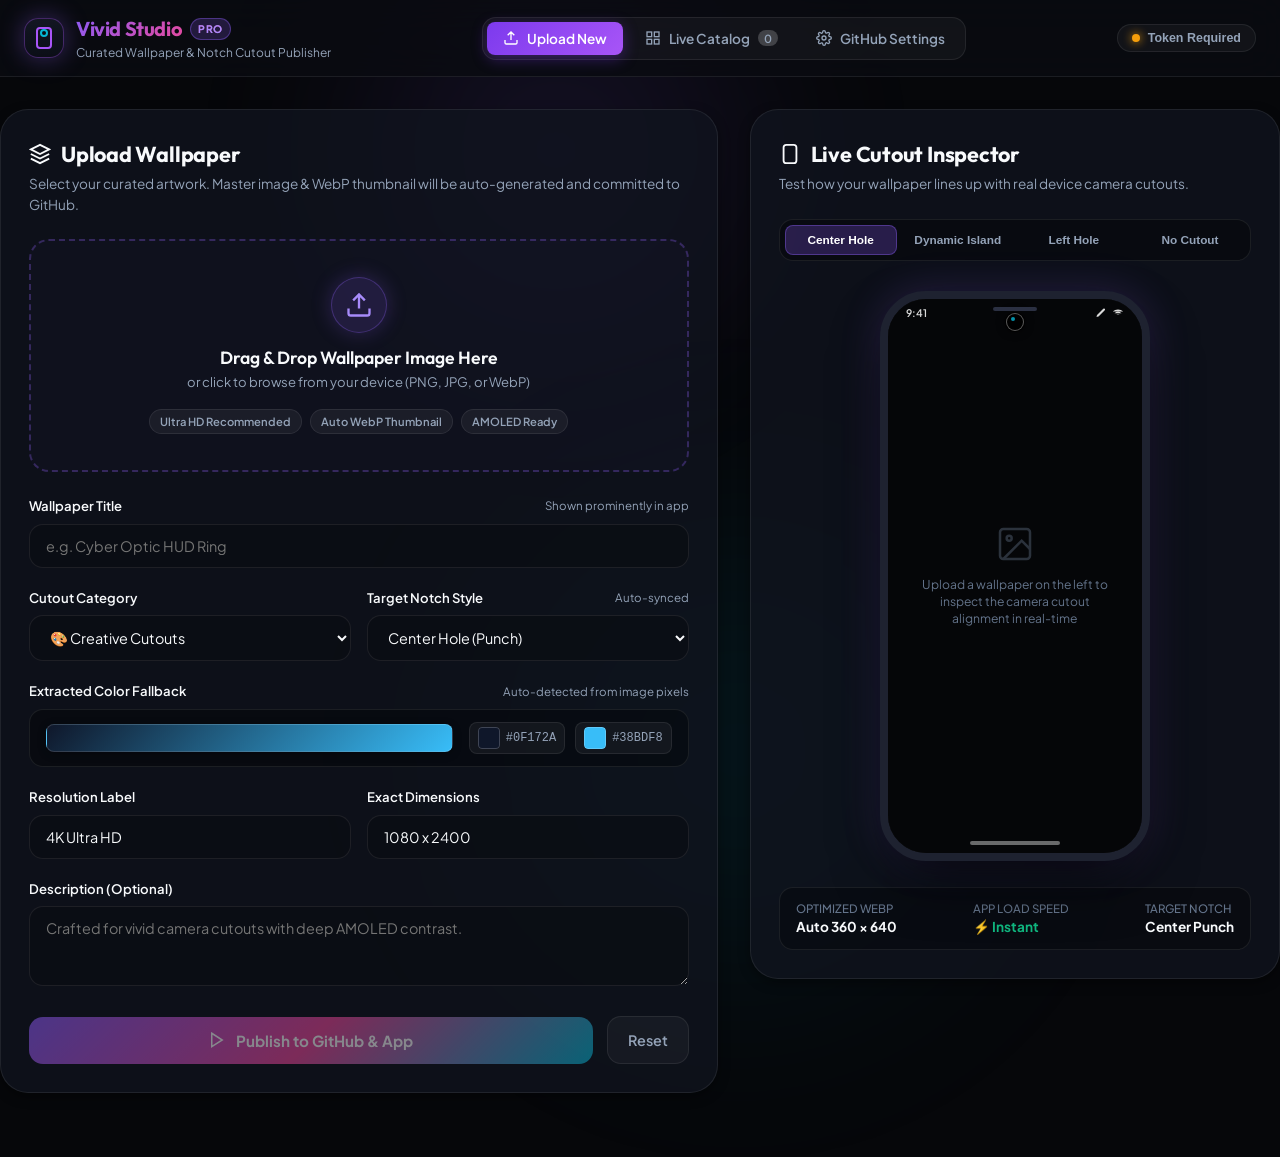
==== index.html @ a958b99b "feat: Add Vivid Wallpaper Studio web uploader with notch preview & GitHub REST sync" ====
<!DOCTYPE html>
<html lang="en">
<head>
  <meta charset="UTF-8">
  <meta name="viewport" content="width=device-width, initial-scale=1.0">
  <title>Vivid Studio • AMOLED & Camera Cutout Wallpaper Publisher</title>
  <meta name="description" content="Curate, preview, and publish ultra-high-definition wallpapers with tailored camera notch and punch-hole cutouts directly to your Vivid Notch AI repository.">
  <link rel="icon" type="image/svg+xml" href="favicon.svg">
  <link rel="stylesheet" href="styles.css">
</head>
<body>

  <!-- Top Sticky Navigation Bar -->
  <header class="site-header">
    <div class="container nav-wrap">
      <a href="#" class="brand" id="brand-logo">
        <div class="brand-icon">
          <svg viewBox="0 0 24 24" fill="none" stroke="currentColor" stroke-width="2">
            <circle cx="12" cy="7" r="3" stroke="#06B6D4" fill="#0A0D14" />
            <rect x="5" y="2" width="14" height="20" rx="3" stroke="#A855F7" />
          </svg>
        </div>
        <div class="brand-info">
          <h1>Vivid Studio <span class="brand-badge">PRO</span></h1>
          <p>Curated Wallpaper & Notch Cutout Publisher</p>
        </div>
      </a>

      <!-- Center Tabs -->
      <nav class="nav-tabs">
        <button class="tab-btn active" id="tab-uploader" data-target="view-uploader">
          <svg width="16" height="16" viewBox="0 0 24 24" fill="none" stroke="currentColor" stroke-width="2">
            <path d="M21 15v4a2 2 0 0 1-2 2H5a2 2 0 0 1-2-2v-4M17 8l-5-5-5 5M12 3v12"/>
          </svg>
          Upload New
        </button>
        <button class="tab-btn" id="tab-catalog" data-target="view-catalog">
          <svg width="16" height="16" viewBox="0 0 24 24" fill="none" stroke="currentColor" stroke-width="2">
            <rect x="3" y="3" width="7" height="7"/>
            <rect x="14" y="3" width="7" height="7"/>
            <rect x="14" y="14" width="7" height="7"/>
            <rect x="3" y="14" width="7" height="7"/>
          </svg>
          Live Catalog <span class="badge" id="catalog-count-badge">0</span>
        </button>
        <button class="tab-btn" id="tab-settings" data-target="view-settings">
          <svg width="16" height="16" viewBox="0 0 24 24" fill="none" stroke="currentColor" stroke-width="2">
            <circle cx="12" cy="12" r="3"/>
            <path d="M19.4 15a1.65 1.65 0 0 0 .33 1.82l.06.06a2 2 0 0 1 0 2.83 2 2 0 0 1-2.83 0l-.06-.06a1.65 1.65 0 0 0-1.82-.33 1.65 1.65 0 0 0-1 1.51V21a2 2 0 0 1-2 2 2 2 0 0 1-2-2v-.09A1.65 1.65 0 0 0 9 19.4a1.65 1.65 0 0 0-1.82.33l-.06.06a2 2 0 0 1-2.83 0 2 2 0 0 1 0-2.83l.06-.06a1.65 1.65 0 0 0 .33-1.82 1.65 1.65 0 0 0-1.51-1H3a2 2 0 0 1-2-2 2 2 0 0 1 2-2h.09A1.65 1.65 0 0 0 4.6 9a1.65 1.65 0 0 0-.33-1.82l-.06-.06a2 2 0 0 1 0-2.83 2 2 0 0 1 2.83 0l.06.06a1.65 1.65 0 0 0 1.82.33H9a1.65 1.65 0 0 0 1-1.51V3a2 2 0 0 1 2-2 2 2 0 0 1 2 2v.09a1.65 1.65 0 0 0 1 1.51 1.65 1.65 0 0 0 1.82-.33l.06-.06a2 2 0 0 1 2.83 0 2 2 0 0 1 0 2.83l-.06.06a1.65 1.65 0 0 0-.33 1.82V9a1.65 1.65 0 0 0 1.51 1H21a2 2 0 0 1 2 2 2 2 0 0 1-2 2h-.09a1.65 1.65 0 0 0-1.51 1z"/>
          </svg>
          GitHub Settings
        </button>
      </nav>

      <!-- Right Status Badge -->
      <div class="header-actions">
        <button class="status-pill" id="btn-status-pill" title="Click to configure GitHub Token">
          <span class="indicator" id="status-indicator-dot"></span>
          <span id="status-text">Token Required</span>
        </button>
      </div>
    </div>
  </header>

  <!-- Main Content Areas -->
  <main class="container main-wrapper">

    <!-- VIEW 1: UPLOADER & NOTCH INSPECTOR -->
    <section class="view-section active" id="view-uploader">
      <div class="studio-grid">

        <!-- Left Column: Form & Upload Controls -->
        <div class="glass-panel">
          <div class="panel-header">
            <h2 class="panel-title">
              <svg width="22" height="22" viewBox="0 0 24 24" fill="none" stroke="currentColor" stroke-width="2">
                <path d="M12 2L2 7l10 5 10-5-10-5zM2 17l10 5 10-5M2 12l10 5 10-5"/>
              </svg>
              Upload Wallpaper
            </h2>
            <p class="panel-subtitle">Select your curated artwork. Master image &amp; WebP thumbnail will be auto-generated and committed to GitHub.</p>
          </div>

          <!-- Drag and Drop Upload Area -->
          <div class="dropzone" id="dropzone">
            <input type="file" id="file-input" class="dropzone-file-input" accept="image/png,image/jpeg,image/webp,image/jpg">
            <div class="dropzone-content">
              <div class="dropzone-icon">
                <svg width="28" height="28" viewBox="0 0 24 24" fill="none" stroke="currentColor" stroke-width="2">
                  <path d="M21 15v4a2 2 0 0 1-2 2H5a2 2 0 0 1-2-2v-4M17 8l-5-5-5 5M12 3v12"/>
                </svg>
              </div>
              <div class="dropzone-text">
                <h3>Drag &amp; Drop Wallpaper Image Here</h3>
                <p>or click to browse from your device (PNG, JPG, or WebP)</p>
              </div>
              <div class="dropzone-badges">
                <span class="pill-tag">Ultra HD Recommended</span>
                <span class="pill-tag">Auto WebP Thumbnail</span>
                <span class="pill-tag">AMOLED Ready</span>
              </div>
            </div>
          </div>

          <!-- Active File Info Banner -->
          <div class="file-loaded-bar" id="file-loaded-bar">
            <div class="file-meta-info">
              <div class="file-icon-check">
                <svg width="18" height="18" viewBox="0 0 24 24" fill="none" stroke="currentColor" stroke-width="3">
                  <polyline points="20 6 9 17 4 12"/>
                </svg>
              </div>
              <div class="file-name-size">
                <h4 id="file-title-display">image.png</h4>
                <p id="file-dimensions-display">Dimensions: Calculating...</p>
              </div>
            </div>
            <button type="button" class="btn-remove-file" id="btn-remove-file" title="Remove selected file">
              <svg width="18" height="18" viewBox="0 0 24 24" fill="none" stroke="currentColor" stroke-width="2">
                <line x1="18" y1="6" x2="6" y2="18"/>
                <line x1="6" y1="6" x2="18" y2="18"/>
              </svg>
            </button>
          </div>

          <!-- Metadata Fields -->
          <form class="metadata-form" id="form-wallpaper" onsubmit="return false;">
            
            <div class="form-group">
              <label for="input-title" class="form-label">
                Wallpaper Title
                <span class="helper">Shown prominently in app</span>
              </label>
              <input type="text" id="input-title" class="form-input" placeholder="e.g. Cyber Optic HUD Ring" required>
            </div>

            <div class="form-row">
              <div class="form-group">
                <label for="select-category" class="form-label">Cutout Category</label>
                <select id="select-category" class="form-select">
                  <option value="Center Hole">🎯 Center Hole</option>
                  <option value="Dynamic Island">🏝️ Dynamic Island</option>
                  <option value="Left Corner">📐 Left Corner</option>
                  <option value="Creative Cutouts" selected>🎨 Creative Cutouts</option>
                  <option value="AMOLED Stealth">🖤 AMOLED Stealth</option>
                </select>
              </div>

              <div class="form-group">
                <label for="select-cutout-type" class="form-label">
                  Target Notch Style
                  <span class="helper">Auto-synced</span>
                </label>
                <select id="select-cutout-type" class="form-select">
                  <option value="centerHole">Center Hole (Punch)</option>
                  <option value="dynamicIsland">Dynamic Island (Pill)</option>
                  <option value="leftHole">Left Corner (Hole)</option>
                  <option value="universal">Universal / Notchless</option>
                </select>
              </div>
            </div>

            <!-- Auto Color Extractor -->
            <div class="form-group">
              <label class="form-label">
                Extracted Color Fallback
                <span class="helper">Auto-detected from image pixels</span>
              </label>
              <div class="color-extractor-wrap">
                <div class="gradient-preview-bar" id="gradient-preview-bar"></div>
                <div class="color-inputs">
                  <div class="color-chip-group">
                    <input type="color" id="input-color-primary" value="#0F172A">
                    <span class="color-hex-label" id="color-hex-primary">#0F172A</span>
                  </div>
                  <div class="color-chip-group">
                    <input type="color" id="input-color-secondary" value="#38BDF8">
                    <span class="color-hex-label" id="color-hex-secondary">#38BDF8</span>
                  </div>
                </div>
              </div>
            </div>

            <div class="form-row">
              <div class="form-group">
                <label for="input-resolution" class="form-label">Resolution Label</label>
                <input type="text" id="input-resolution" class="form-input" value="4K Ultra HD">
              </div>

              <div class="form-group">
                <label for="input-dimensions" class="form-label">Exact Dimensions</label>
                <input type="text" id="input-dimensions" class="form-input" value="1080 x 2400" readonly>
              </div>
            </div>

            <div class="form-group">
              <label for="input-description" class="form-label">Description (Optional)</label>
              <textarea id="input-description" class="form-textarea" placeholder="Crafted for vivid camera cutouts with deep AMOLED contrast."></textarea>
            </div>

            <!-- Action Buttons -->
            <div class="form-actions">
              <button type="button" class="btn-primary" id="btn-publish" disabled>
                <svg width="18" height="18" viewBox="0 0 24 24" fill="none" stroke="currentColor" stroke-width="2">
                  <polygon points="5 3 19 12 5 21 5 3"/>
                </svg>
                Publish to GitHub &amp; App
              </button>
              <button type="button" class="btn-secondary" id="btn-reset">
                Reset
              </button>
            </div>

          </form>
        </div>

        <!-- Right Column: Interactive Phone Mockup & Cutout Inspector -->
        <div class="glass-panel simulator-panel">
          <div class="panel-header">
            <h2 class="panel-title">
              <svg width="22" height="22" viewBox="0 0 24 24" fill="none" stroke="currentColor" stroke-width="2">
                <rect x="5" y="2" width="14" height="20" rx="3"/>
                <line x1="12" y1="18" x2="12.01" y2="18"/>
              </svg>
              Live Cutout Inspector
            </h2>
            <p class="panel-subtitle">Test how your wallpaper lines up with real device camera cutouts.</p>
          </div>

          <!-- Cutout Switcher Tabs -->
          <div class="cutout-selector-bar" id="cutout-overlay-tabs">
            <button class="cutout-tab-pill active" data-cutout="centerHole">Center Hole</button>
            <button class="cutout-tab-pill" data-cutout="dynamicIsland">Dynamic Island</button>
            <button class="cutout-tab-pill" data-cutout="leftHole">Left Hole</button>
            <button class="cutout-tab-pill" data-cutout="none">No Cutout</button>
          </div>

          <!-- Smartphone Frame -->
          <div class="phone-mockup-wrapper">
            <div class="phone-device" id="phone-device-frame">
              <div class="phone-earpiece"></div>

              <div class="phone-screen" id="phone-screen-viewport">
                <!-- Status bar -->
                <div class="phone-status-bar">
                  <span>9:41</span>
                  <div class="phone-status-icons">
                    <svg width="12" height="12" viewBox="0 0 24 24" fill="currentColor">
                      <path d="M12 20h9M16.5 3.5a2.121 2.121 0 0 1 3 3L7 19l-4 1 1-4L16.5 3.5z"/>
                    </svg>
                    <svg width="12" height="12" viewBox="0 0 24 24" fill="currentColor">
                      <path d="M5 12.55a11 11 0 0 1 14.08 0M1.42 9a16 16 0 0 1 21.16 0M8.53 16.11a6 6 0 0 1 6.95 0M12 20h.01"/>
                    </svg>
                  </div>
                </div>

                <!-- Camera Notch Overlays -->
                <div class="cutout-overlay cutout-center-hole" id="overlay-center-hole"></div>
                <div class="cutout-overlay cutout-dynamic-island" id="overlay-dynamic-island" style="display: none;">
                  <div class="island-cam"></div>
                  <div class="island-sensor"></div>
                </div>
                <div class="cutout-overlay cutout-left-hole" id="overlay-left-hole" style="display: none;"></div>

                <!-- Image Preview Inside Mockup -->
                <img id="phone-wallpaper-preview" class="phone-wallpaper-img" style="display: none;" alt="Wallpaper Cutout Preview">

                <!-- Placeholder Empty State -->
                <div class="phone-empty-state" id="phone-empty-state">
                  <svg viewBox="0 0 24 24" fill="none" stroke="currentColor" stroke-width="1.5">
                    <rect x="3" y="3" width="18" height="18" rx="2"/>
                    <circle cx="8.5" cy="8.5" r="1.5"/>
                    <path d="M21 15l-5-5L5 21"/>
                  </svg>
                  <p>Upload a wallpaper on the left to inspect the camera cutout alignment in real-time</p>
                </div>

                <!-- Home bar -->
                <div class="phone-home-indicator"></div>
              </div>
            </div>
          </div>

          <!-- Thumbnail Info Stats -->
          <div class="simulator-stats">
            <div class="stat-item">
              <h5>Optimized WebP</h5>
              <p id="stat-thumb-size">Auto 360 × 640</p>
            </div>
            <div class="stat-item">
              <h5>App Load Speed</h5>
              <p style="color: var(--accent-emerald);">⚡ Instant</p>
            </div>
            <div class="stat-item">
              <h5>Target Notch</h5>
              <p id="stat-notch-name">Center Punch</p>
            </div>
          </div>
        </div>

      </div>
    </section>

    <!-- VIEW 2: LIVE CATALOG MANAGER -->
    <section class="view-section" id="view-catalog">
      <div class="glass-panel">
        <div class="panel-header">
          <h2 class="panel-title">
            <svg width="22" height="22" viewBox="0 0 24 24" fill="none" stroke="currentColor" stroke-width="2">
              <rect x="3" y="3" width="7" height="7"/>
              <rect x="14" y="3" width="7" height="7"/>
              <rect x="14" y="14" width="7" height="7"/>
              <rect x="3" y="14" width="7" height="7"/>
            </svg>
            Live Catalog Manager
          </h2>
          <p class="panel-subtitle">Manage all wallpapers currently served from your GitHub repository to the mobile app.</p>
        </div>

        <!-- Catalog Toolbar -->
        <div class="catalog-toolbar">
          <div class="catalog-search-wrap">
            <svg viewBox="0 0 24 24" fill="none" stroke="currentColor" stroke-width="2">
              <circle cx="11" cy="11" r="8"/>
              <line x1="21" y1="21" x2="16.65" y2="16.65"/>
            </svg>
            <input type="text" id="catalog-search-input" class="catalog-search-input" placeholder="Search by title, category, or ID...">
          </div>

          <div class="catalog-filter-pills" id="catalog-filter-pills">
            <button class="cat-pill active" data-filter="All">All Wallpapers</button>
            <button class="cat-pill" data-filter="Center Hole">Center Hole</button>
            <button class="cat-pill" data-filter="Dynamic Island">Dynamic Island</button>
            <button class="cat-pill" data-filter="Left Corner">Left Corner</button>
            <button class="cat-pill" data-filter="Creative Cutouts">Creative Cutouts</button>
            <button class="cat-pill" data-filter="AMOLED Stealth">AMOLED Stealth</button>
          </div>
        </div>

        <!-- Catalog Grid -->
        <div class="catalog-grid" id="catalog-grid">
          <!-- Populated dynamically via app.js -->
        </div>

        <!-- Empty state when no items -->
        <div class="phone-empty-state" id="catalog-empty-state" style="display: none; padding: 60px 0;">
          <svg viewBox="0 0 24 24" fill="none" stroke="currentColor" stroke-width="1.5">
            <circle cx="12" cy="12" r="10"/>
            <line x1="12" y1="8" x2="12" y2="12"/>
            <line x1="12" y1="16" x2="12.01" y2="16"/>
          </svg>
          <p>No wallpapers found matching your filter</p>
        </div>
      </div>
    </section>

    <!-- VIEW 3: GITHUB SETTINGS -->
    <section class="view-section" id="view-settings">
      <div class="glass-panel settings-wrap">
        <div class="panel-header">
          <h2 class="panel-title">
            <svg width="22" height="22" viewBox="0 0 24 24" fill="none" stroke="currentColor" stroke-width="2">
              <path d="M9 19c-5 1.5-5-2.5-7-3m14 6v-3.87a3.37 3.37 0 0 0-.94-2.61c3.14-.35 6.44-1.54 6.44-7A5.44 5.44 0 0 0 20 4.77 5.07 5.07 0 0 0 19.91 1S18.73.65 16 2.48a13.38 13.38 0 0 0-7 0C6.27.65 5.09 1 5.09 1A5.07 5.07 0 0 0 5 4.77a5.44 5.44 0 0 0-1.5 3.78c0 5.42 3.3 6.61 6.44 7A3.37 3.37 0 0 0 9 18.13V22"/>
            </svg>
            GitHub Integration &amp; Authentication
          </h2>
          <p class="panel-subtitle">Connect your repository so wallpapers can be uploaded directly to GitHub without any server.</p>
        </div>

        <form id="form-settings" onsubmit="return false;" style="display: flex; flex-direction: column; gap: 18px;">
          <div class="form-group">
            <label for="input-repo-owner" class="form-label">Repository (Owner / Name)</label>
            <input type="text" id="input-repo-owner" class="form-input" value="ishara-madu/vivid-ai-wallpapers" required>
          </div>

          <div class="form-group">
            <label for="input-repo-branch" class="form-label">Target Branch</label>
            <input type="text" id="input-repo-branch" class="form-input" value="main" required>
          </div>

          <div class="form-group">
            <label for="input-github-token" class="form-label">
              GitHub Personal Access Token (PAT)
              <span class="helper">Saved securely only in your browser</span>
            </label>
            <div style="position: relative;">
              <input type="password" id="input-github-token" class="form-input" placeholder="ghp_xxxxxxxxxxxxxxxxxxxxxxxxxxxxxxxxxxxx" style="padding-right: 48px;" required>
              <button type="button" id="btn-toggle-token-mask" style="position: absolute; right: 12px; top: 50%; transform: translateY(-50%); background: none; border: none; color: var(--text-muted); cursor: pointer;">
                👁️
              </button>
            </div>
          </div>

          <div class="form-actions" style="margin-top: 10px;">
            <button type="button" class="btn-primary" id="btn-save-settings">
              Save &amp; Test Connection
            </button>
          </div>
        </form>

        <!-- Step-by-Step Guide -->
        <div class="token-help-box">
          <h4>💡 How to create a GitHub Token in 30 seconds:</h4>
          <ol>
            <li>Go to <a href="https://github.com/settings/tokens/new?scopes=repo&description=Vivid+Wallpaper+Studio" target="_blank" rel="noopener">GitHub New Personal Access Token</a>.</li>
            <li>Set Token name (e.g. <code>Vivid Wallpaper Studio</code>) and Expiration to <strong>No expiration</strong>.</li>
            <li>Under Select scopes, ensure <strong>repo</strong> (Full control of private repositories) is checked.</li>
            <li>Click <strong>Generate token</strong> at the bottom and copy the <code>ghp_...</code> string here.</li>
          </ol>
        </div>
      </div>
    </section>

  </main>

  <!-- Publish Stepper Modal -->
  <div class="modal-backdrop" id="modal-publish">
    <div class="modal-card">
      <div class="modal-icon-wrap" id="modal-icon-wrap">
        <svg width="28" height="28" viewBox="0 0 24 24" fill="none" stroke="currentColor" stroke-width="2">
          <path d="M21 15v4a2 2 0 0 1-2 2H5a2 2 0 0 1-2-2v-4M17 8l-5-5-5 5M12 3v12"/>
        </svg>
      </div>

      <h3 class="modal-title" id="modal-title">Publishing Wallpaper</h3>
      <p class="modal-desc" id="modal-desc">Committing original artwork, WebP thumbnail, and metadata directly to GitHub...</p>

      <div class="stepper-list" id="stepper-list">
        <div class="step-item" id="step-1">
          <div class="step-icon-state">1</div>
          <span>Generating optimized 360x640 WebP thumbnail...</span>
        </div>
        <div class="step-item" id="step-2">
          <div class="step-icon-state">2</div>
          <span>Uploading master image to repository...</span>
        </div>
        <div class="step-item" id="step-3">
          <div class="step-icon-state">3</div>
          <span>Uploading WebP thumbnail to thumbnails/...</span>
        </div>
        <div class="step-item" id="step-4">
          <div class="step-icon-state">4</div>
          <span>Updating catalog.json on main branch...</span>
        </div>
      </div>

      <div id="modal-success-actions" style="display: none; margin-top: 18px; display: flex; flex-direction: column; gap: 10px;">
        <button type="button" class="btn-primary" id="btn-modal-done">Upload Another Wallpaper</button>
        <a id="link-commit-view" href="#" target="_blank" rel="noopener" class="btn-secondary" style="text-decoration: none;">View Commit on GitHub ↗</a>
      </div>
    </div>
  </div>

  <!-- Hidden Canvas for Image Processing & WebP Compression -->
  <canvas id="canvas-engine" style="display: none;"></canvas>

  <!-- Toast Notification Container -->
  <div class="toast-container" id="toast-container"></div>

  <script src="app.js"></script>
</body>
</html>
---- styles.css ----
/* ==========================================================================
   VIVID NOTCH AI • WALLPAPER STUDIO & UPLOADER
   Modern, Ultra-Premium AMOLED Glassmorphism Design System
   ========================================================================== */

@import url('https://fonts.googleapis.com/css2?family=Outfit:wght@400;500;600;700;800&family=Plus+Jakarta+Sans:wght@400;500;600;700&display=swap');

:root {
  --bg-deep: #06070a;
  --bg-primary: #0a0c12;
  --bg-card: rgba(16, 20, 31, 0.75);
  --bg-card-hover: rgba(24, 30, 46, 0.85);
  --bg-glass: rgba(255, 255, 255, 0.03);
  --bg-glass-elevated: rgba(255, 255, 255, 0.06);

  --border-subtle: rgba(255, 255, 255, 0.08);
  --border-glow: rgba(168, 85, 247, 0.35);
  --border-highlight: rgba(6, 182, 212, 0.4);

  --primary: #8b5cf6;
  --primary-light: #a78bfa;
  --primary-dark: #6d28d9;
  --secondary: #06b6d4;
  --accent-pink: #ec4899;
  --accent-amber: #f59e0b;
  --accent-emerald: #10b981;
  --danger: #ef4444;

  --grad-brand: linear-gradient(135deg, #8b5cf6 0%, #ec4899 50%, #06b6d4 100%);
  --grad-purple: linear-gradient(135deg, #7c3aed 0%, #a855f7 100%);
  --grad-cyan: linear-gradient(135deg, #06b6d4 0%, #3b82f6 100%);
  --grad-card: linear-gradient(180deg, rgba(26, 31, 48, 0.6) 0%, rgba(13, 16, 26, 0.8) 100%);

  --text-main: #f8fafc;
  --text-muted: #94a3b8;
  --text-dim: #64748b;

  --font-display: 'Outfit', -apple-system, BlinkMacSystemFont, sans-serif;
  --font-body: 'Plus Jakarta Sans', -apple-system, BlinkMacSystemFont, sans-serif;

  --radius-sm: 8px;
  --radius-md: 14px;
  --radius-lg: 20px;
  --radius-xl: 28px;
  --radius-full: 9999px;

  --shadow-sm: 0 4px 12px rgba(0, 0, 0, 0.4);
  --shadow-lg: 0 16px 40px -10px rgba(0, 0, 0, 0.6), 0 0 30px rgba(139, 92, 246, 0.15);
  --shadow-glow: 0 0 25px rgba(139, 92, 246, 0.35);

  --trans-fast: 0.18s cubic-bezier(0.4, 0, 0.2, 1);
  --trans-smooth: 0.3s cubic-bezier(0.16, 1, 0.3, 1);
}

* {
  margin: 0;
  padding: 0;
  box-sizing: border-box;
}

body {
  background-color: var(--bg-deep);
  color: var(--text-main);
  font-family: var(--font-body);
  line-height: 1.5;
  min-height: 100vh;
  overflow-x: hidden;
  position: relative;
  -webkit-font-smoothing: antialiased;
}

/* Ambient Ambient Glows */
body::before {
  content: '';
  position: fixed;
  top: -150px;
  left: 20%;
  width: 600px;
  height: 600px;
  background: radial-gradient(circle, rgba(139, 92, 246, 0.12) 0%, transparent 70%);
  pointer-events: none;
  z-index: 0;
  filter: blur(60px);
}

body::after {
  content: '';
  position: fixed;
  bottom: -200px;
  right: 15%;
  width: 700px;
  height: 700px;
  background: radial-gradient(circle, rgba(6, 182, 212, 0.1) 0%, transparent 70%);
  pointer-events: none;
  z-index: 0;
  filter: blur(80px);
}

/* Custom Scrollbar */
::-webkit-scrollbar {
  width: 8px;
  height: 8px;
}
::-webkit-scrollbar-track {
  background: var(--bg-deep);
}
::-webkit-scrollbar-thumb {
  background: rgba(255, 255, 255, 0.15);
  border-radius: var(--radius-full);
}
::-webkit-scrollbar-thumb:hover {
  background: rgba(139, 92, 246, 0.5);
}

/* Container */
.container {
  max-width: 1400px;
  margin: 0 auto;
  padding: 0 24px;
  position: relative;
  z-index: 1;
}

/* ==========================================================================
   NAVIGATION BAR
   ========================================================================== */
.site-header {
  position: sticky;
  top: 0;
  z-index: 50;
  background: rgba(10, 12, 18, 0.82);
  backdrop-filter: blur(20px);
  -webkit-backdrop-filter: blur(20px);
  border-bottom: 1px solid var(--border-subtle);
  padding: 14px 0;
}

.nav-wrap {
  display: flex;
  align-items: center;
  justify-content: space-between;
  gap: 20px;
}

.brand {
  display: flex;
  align-items: center;
  gap: 12px;
  text-decoration: none;
  color: var(--text-main);
}

.brand-icon {
  width: 40px;
  height: 40px;
  border-radius: var(--radius-md);
  background: var(--grad-card);
  border: 1px solid var(--border-glow);
  display: grid;
  place-items: center;
  box-shadow: var(--shadow-glow);
  position: relative;
  overflow: hidden;
}

.brand-icon svg {
  width: 24px;
  height: 24px;
}

.brand-info h1 {
  font-family: var(--font-display);
  font-size: 1.25rem;
  font-weight: 700;
  letter-spacing: -0.02em;
  background: var(--grad-brand);
  -webkit-background-clip: text;
  -webkit-text-fill-color: transparent;
  display: flex;
  align-items: center;
  gap: 8px;
}

.brand-badge {
  font-size: 0.65rem;
  font-family: var(--font-body);
  font-weight: 700;
  text-transform: uppercase;
  letter-spacing: 0.06em;
  padding: 2px 7px;
  border-radius: var(--radius-full);
  background: rgba(139, 92, 246, 0.2);
  border: 1px solid rgba(139, 92, 246, 0.4);
  color: var(--primary-light);
  -webkit-text-fill-color: initial;
}

.brand-info p {
  font-size: 0.75rem;
  color: var(--text-muted);
}

.nav-tabs {
  display: flex;
  align-items: center;
  gap: 6px;
  background: rgba(255, 255, 255, 0.04);
  padding: 4px;
  border-radius: var(--radius-md);
  border: 1px solid var(--border-subtle);
}

.tab-btn {
  display: inline-flex;
  align-items: center;
  gap: 8px;
  padding: 8px 16px;
  font-family: var(--font-body);
  font-size: 0.85rem;
  font-weight: 600;
  color: var(--text-muted);
  background: transparent;
  border: none;
  border-radius: var(--radius-sm);
  cursor: pointer;
  transition: var(--trans-fast);
}

.tab-btn:hover {
  color: var(--text-main);
  background: rgba(255, 255, 255, 0.05);
}

.tab-btn.active {
  color: #ffffff;
  background: var(--grad-purple);
  box-shadow: 0 4px 15px rgba(124, 58, 237, 0.35);
}

.tab-btn .badge {
  font-size: 0.7rem;
  padding: 1px 6px;
  border-radius: var(--radius-full);
  background: rgba(255, 255, 255, 0.2);
}

.header-actions {
  display: flex;
  align-items: center;
  gap: 12px;
}

.status-pill {
  display: inline-flex;
  align-items: center;
  gap: 8px;
  padding: 6px 14px;
  border-radius: var(--radius-full);
  font-size: 0.78rem;
  font-weight: 600;
  background: rgba(255, 255, 255, 0.04);
  border: 1px solid var(--border-subtle);
  color: var(--text-muted);
  cursor: pointer;
  transition: var(--trans-fast);
}

.status-pill:hover {
  border-color: var(--border-glow);
}

.status-pill .indicator {
  width: 8px;
  height: 8px;
  border-radius: 50%;
  background: var(--accent-amber);
  box-shadow: 0 0 10px var(--accent-amber);
  transition: var(--trans-fast);
}

.status-pill.connected .indicator {
  background: var(--accent-emerald);
  box-shadow: 0 0 10px var(--accent-emerald);
}

.status-pill.error .indicator {
  background: var(--danger);
  box-shadow: 0 0 10px var(--danger);
}

/* ==========================================================================
   MAIN CONTENT LAYOUT
   ========================================================================== */
.main-wrapper {
  padding: 32px 0 64px;
}

.view-section {
  display: none;
  animation: fadeIn 0.35s ease forwards;
}

.view-section.active {
  display: block;
}

@keyframes fadeIn {
  from { opacity: 0; transform: translateY(8px); }
  to { opacity: 1; transform: translateY(0); }
}

/* Grid Layout for Studio */
.studio-grid {
  display: grid;
  grid-template-columns: 1.15fr 0.85fr;
  gap: 32px;
  align-items: start;
}

@media (max-width: 1024px) {
  .studio-grid {
    grid-template-columns: 1fr;
  }
}

/* Glass Card */
.glass-panel {
  background: var(--bg-card);
  border: 1px solid var(--border-subtle);
  border-radius: var(--radius-xl);
  padding: 28px;
  backdrop-filter: blur(24px);
  -webkit-backdrop-filter: blur(24px);
  box-shadow: var(--shadow-sm);
  position: relative;
}

.panel-header {
  margin-bottom: 24px;
}

.panel-title {
  font-family: var(--font-display);
  font-size: 1.35rem;
  font-weight: 700;
  letter-spacing: -0.01em;
  display: flex;
  align-items: center;
  gap: 10px;
}

.panel-subtitle {
  font-size: 0.85rem;
  color: var(--text-muted);
  margin-top: 4px;
}

/* ==========================================================================
   DROPZONE / FILE UPLOAD
   ========================================================================== */
.dropzone {
  position: relative;
  border: 2px dashed rgba(139, 92, 246, 0.3);
  border-radius: var(--radius-lg);
  padding: 36px 20px;
  text-align: center;
  background: rgba(139, 92, 246, 0.02);
  transition: var(--trans-smooth);
  cursor: pointer;
  overflow: hidden;
}

.dropzone:hover,
.dropzone.dragover {
  border-color: var(--primary);
  background: rgba(139, 92, 246, 0.08);
  box-shadow: 0 0 25px rgba(139, 92, 246, 0.2);
  transform: translateY(-2px);
}

.dropzone-file-input {
  position: absolute;
  top: 0;
  left: 0;
  width: 100%;
  height: 100%;
  opacity: 0;
  cursor: pointer;
  z-index: 10;
}

.dropzone-content {
  display: flex;
  flex-direction: column;
  align-items: center;
  gap: 12px;
  pointer-events: none;
}

.dropzone-icon {
  width: 56px;
  height: 56px;
  border-radius: 50%;
  background: rgba(139, 92, 246, 0.15);
  border: 1px solid rgba(139, 92, 246, 0.3);
  display: grid;
  place-items: center;
  color: var(--primary-light);
  box-shadow: 0 0 20px rgba(139, 92, 246, 0.25);
  transition: var(--trans-smooth);
}

.dropzone:hover .dropzone-icon {
  transform: scale(1.08);
  background: var(--primary);
  color: white;
}

.dropzone-text h3 {
  font-family: var(--font-display);
  font-size: 1.1rem;
  font-weight: 600;
}

.dropzone-text p {
  font-size: 0.82rem;
  color: var(--text-muted);
}

.dropzone-badges {
  display: flex;
  gap: 8px;
  margin-top: 6px;
}

.pill-tag {
  font-size: 0.7rem;
  font-weight: 600;
  padding: 3px 10px;
  border-radius: var(--radius-full);
  background: rgba(255, 255, 255, 0.05);
  border: 1px solid var(--border-subtle);
  color: var(--text-muted);
}

/* File Loaded Bar */
.file-loaded-bar {
  display: none;
  align-items: center;
  justify-content: space-between;
  gap: 16px;
  padding: 12px 18px;
  background: rgba(16, 185, 129, 0.08);
  border: 1px solid rgba(16, 185, 129, 0.3);
  border-radius: var(--radius-md);
  margin-top: 16px;
  animation: fadeIn 0.25s ease;
}

.file-loaded-bar.active {
  display: flex;
}

.file-meta-info {
  display: flex;
  align-items: center;
  gap: 12px;
  overflow: hidden;
}

.file-icon-check {
  width: 32px;
  height: 32px;
  border-radius: 50%;
  background: rgba(16, 185, 129, 0.2);
  color: var(--accent-emerald);
  display: grid;
  place-items: center;
  flex-shrink: 0;
}

.file-name-size h4 {
  font-size: 0.88rem;
  font-weight: 600;
  white-space: nowrap;
  overflow: hidden;
  text-overflow: ellipsis;
  max-width: 280px;
}

.file-name-size p {
  font-size: 0.75rem;
  color: var(--text-muted);
}

.btn-remove-file {
  background: transparent;
  border: none;
  color: var(--text-dim);
  cursor: pointer;
  padding: 6px;
  border-radius: var(--radius-sm);
  transition: var(--trans-fast);
}

.btn-remove-file:hover {
  color: var(--danger);
  background: rgba(239, 68, 68, 0.1);
}

/* ==========================================================================
   METADATA FORM
   ========================================================================== */
.metadata-form {
  margin-top: 24px;
  display: flex;
  flex-direction: column;
  gap: 20px;
}

.form-group {
  display: flex;
  flex-direction: column;
  gap: 8px;
}

.form-row {
  display: grid;
  grid-template-columns: 1fr 1fr;
  gap: 16px;
}

@media (max-width: 600px) {
  .form-row {
    grid-template-columns: 1fr;
  }
}

.form-label {
  font-size: 0.82rem;
  font-weight: 600;
  color: var(--text-main);
  display: flex;
  align-items: center;
  justify-content: space-between;
}

.form-label .helper {
  font-size: 0.72rem;
  font-weight: 400;
  color: var(--text-muted);
}

.form-input,
.form-select,
.form-textarea {
  width: 100%;
  background: rgba(10, 12, 18, 0.6);
  border: 1px solid var(--border-subtle);
  border-radius: var(--radius-md);
  padding: 12px 16px;
  font-family: var(--font-body);
  font-size: 0.9rem;
  color: var(--text-main);
  outline: none;
  transition: var(--trans-fast);
}

.form-input:focus,
.form-select:focus,
.form-textarea:focus {
  border-color: var(--primary-light);
  box-shadow: 0 0 15px rgba(139, 92, 246, 0.25);
  background: rgba(16, 20, 31, 0.8);
}

.form-select option {
  background: #111420;
  color: #fff;
}

.form-textarea {
  resize: vertical;
  min-height: 80px;
}

/* Color Extractor Preview */
.color-extractor-wrap {
  background: rgba(0, 0, 0, 0.35);
  border: 1px solid var(--border-subtle);
  border-radius: var(--radius-md);
  padding: 12px 16px;
  display: flex;
  align-items: center;
  justify-content: space-between;
  gap: 16px;
}

.gradient-preview-bar {
  flex: 1;
  height: 28px;
  border-radius: var(--radius-sm);
  background: linear-gradient(135deg, #0f172a, #38bdf8);
  border: 1px solid rgba(255, 255, 255, 0.15);
  box-shadow: 0 2px 8px rgba(0, 0, 0, 0.3);
}

.color-inputs {
  display: flex;
  align-items: center;
  gap: 10px;
}

.color-chip-group {
  display: flex;
  align-items: center;
  gap: 6px;
  background: rgba(255, 255, 255, 0.05);
  padding: 4px 8px;
  border-radius: var(--radius-sm);
  border: 1px solid var(--border-subtle);
}

.color-chip-group input[type="color"] {
  -webkit-appearance: none;
  border: none;
  width: 22px;
  height: 22px;
  border-radius: 4px;
  cursor: pointer;
  background: transparent;
}

.color-chip-group input[type="color"]::-webkit-color-swatch-wrapper {
  padding: 0;
}
.color-chip-group input[type="color"]::-webkit-color-swatch {
  border: 1px solid rgba(255, 255, 255, 0.2);
  border-radius: 4px;
}

.color-hex-label {
  font-family: monospace;
  font-size: 0.75rem;
  color: var(--text-muted);
}

/* Quick Tag Chips */
.tag-chips {
  display: flex;
  flex-wrap: wrap;
  gap: 6px;
  margin-top: 4px;
}

.tag-chip {
  font-size: 0.74rem;
  padding: 4px 10px;
  border-radius: var(--radius-full);
  background: rgba(255, 255, 255, 0.04);
  border: 1px solid var(--border-subtle);
  color: var(--text-muted);
  cursor: pointer;
  transition: var(--trans-fast);
}

.tag-chip:hover {
  border-color: var(--primary);
  color: var(--text-main);
}

.tag-chip.selected {
  background: rgba(139, 92, 246, 0.2);
  border-color: var(--primary);
  color: var(--primary-light);
}

/* Action Buttons */
.form-actions {
  display: flex;
  align-items: center;
  gap: 14px;
  margin-top: 10px;
}

.btn-primary {
  flex: 1;
  display: inline-flex;
  align-items: center;
  justify-content: center;
  gap: 10px;
  padding: 14px 28px;
  font-family: var(--font-body);
  font-size: 0.95rem;
  font-weight: 700;
  color: #ffffff;
  background: var(--grad-brand);
  border: none;
  border-radius: var(--radius-md);
  cursor: pointer;
  box-shadow: 0 4px 20px rgba(139, 92, 246, 0.35);
  transition: var(--trans-smooth);
}

.btn-primary:hover:not(:disabled) {
  transform: translateY(-2px);
  box-shadow: 0 8px 30px rgba(139, 92, 246, 0.5);
}

.btn-primary:disabled {
  opacity: 0.5;
  cursor: not-allowed;
  transform: none;
  box-shadow: none;
}

.btn-secondary {
  display: inline-flex;
  align-items: center;
  justify-content: center;
  gap: 8px;
  padding: 14px 20px;
  font-family: var(--font-body);
  font-size: 0.9rem;
  font-weight: 600;
  color: var(--text-muted);
  background: rgba(255, 255, 255, 0.04);
  border: 1px solid var(--border-subtle);
  border-radius: var(--radius-md);
  cursor: pointer;
  transition: var(--trans-fast);
}

.btn-secondary:hover {
  color: var(--text-main);
  background: rgba(255, 255, 255, 0.08);
}

/* ==========================================================================
   PHONE SIMULATOR & CUTOUT INSPECTOR
   ========================================================================== */
.simulator-panel {
  position: sticky;
  top: 90px;
}

.cutout-selector-bar {
  display: flex;
  align-items: center;
  gap: 6px;
  background: rgba(0, 0, 0, 0.35);
  padding: 5px;
  border-radius: var(--radius-md);
  border: 1px solid var(--border-subtle);
  margin-bottom: 20px;
  overflow-x: auto;
}

.cutout-tab-pill {
  flex: 1;
  text-align: center;
  white-space: nowrap;
  padding: 7px 10px;
  font-size: 0.74rem;
  font-weight: 600;
  color: var(--text-muted);
  background: transparent;
  border: none;
  border-radius: var(--radius-sm);
  cursor: pointer;
  transition: var(--trans-fast);
}

.cutout-tab-pill:hover {
  color: var(--text-main);
}

.cutout-tab-pill.active {
  background: rgba(139, 92, 246, 0.25);
  border: 1px solid rgba(139, 92, 246, 0.4);
  color: #ffffff;
}

/* Realistic Smartphone Device Frame */
.phone-mockup-wrapper {
  display: flex;
  justify-content: center;
  padding: 10px 0;
}

.phone-device {
  width: 270px;
  height: 570px;
  background: #000000;
  border-radius: 46px;
  border: 8px solid #1e2230;
  box-shadow: 0 25px 60px -15px rgba(0, 0, 0, 0.85),
              0 0 40px rgba(139, 92, 246, 0.2),
              inset 0 0 0 2px rgba(255, 255, 255, 0.1);
  position: relative;
  overflow: hidden;
  display: flex;
  flex-direction: column;
}

/* Speaker Earpiece Grill */
.phone-earpiece {
  position: absolute;
  top: 8px;
  left: 50%;
  transform: translateX(-50%);
  width: 44px;
  height: 4px;
  background: #2b3042;
  border-radius: var(--radius-full);
  z-index: 25;
}

/* Screen Viewport */
.phone-screen {
  flex: 1;
  position: relative;
  background: #050608;
  overflow: hidden;
  display: flex;
  align-items: center;
  justify-content: center;
}

/* Status Bar */
.phone-status-bar {
  position: absolute;
  top: 0;
  left: 0;
  right: 0;
  height: 28px;
  padding: 0 18px;
  display: flex;
  align-items: center;
  justify-content: space-between;
  z-index: 20;
  font-size: 0.65rem;
  font-weight: 600;
  color: rgba(255, 255, 255, 0.85);
  pointer-events: none;
}

.phone-status-icons {
  display: flex;
  align-items: center;
  gap: 5px;
}

/* Wallpaper Display Inside Screen */
.phone-wallpaper-img {
  width: 100%;
  height: 100%;
  object-fit: cover;
  display: block;
  transition: transform 0.2s ease;
}

.phone-empty-state {
  display: flex;
  flex-direction: column;
  align-items: center;
  justify-content: center;
  text-align: center;
  padding: 24px;
  color: var(--text-dim);
  gap: 12px;
}

.phone-empty-state svg {
  width: 40px;
  height: 40px;
  opacity: 0.4;
}

.phone-empty-state p {
  font-size: 0.76rem;
  line-height: 1.4;
}

/* Cutout Overlays */
.cutout-overlay {
  position: absolute;
  pointer-events: none;
  z-index: 15;
  transition: all 0.25s cubic-bezier(0.16, 1, 0.3, 1);
}

/* Center Hole */
.cutout-center-hole {
  top: 14px;
  left: 50%;
  transform: translateX(-50%);
  width: 18px;
  height: 18px;
  border-radius: 50%;
  background: #000000;
  border: 1.5px solid rgba(255, 255, 255, 0.35);
  box-shadow: 0 0 10px rgba(0, 0, 0, 0.8), 0 0 0 1px #000;
}

.cutout-center-hole::after {
  content: '';
  position: absolute;
  top: 3px;
  left: 4px;
  width: 4px;
  height: 4px;
  border-radius: 50%;
  background: rgba(6, 182, 212, 0.8);
}

/* Dynamic Island */
.cutout-dynamic-island {
  top: 12px;
  left: 50%;
  transform: translateX(-50%);
  width: 76px;
  height: 20px;
  border-radius: var(--radius-full);
  background: #000000;
  border: 1px solid rgba(255, 255, 255, 0.2);
  box-shadow: 0 4px 12px rgba(0, 0, 0, 0.9);
  display: flex;
  align-items: center;
  justify-content: space-between;
  padding: 0 10px;
}

.cutout-dynamic-island .island-cam {
  width: 10px;
  height: 10px;
  border-radius: 50%;
  background: #0a0d14;
  border: 1px solid rgba(255, 255, 255, 0.3);
}

.cutout-dynamic-island .island-sensor {
  width: 6px;
  height: 6px;
  border-radius: 50%;
  background: #111;
}

/* Left Hole */
.cutout-left-hole {
  top: 14px;
  left: 20px;
  width: 18px;
  height: 18px;
  border-radius: 50%;
  background: #000000;
  border: 1.5px solid rgba(255, 255, 255, 0.35);
  box-shadow: 0 0 10px rgba(0, 0, 0, 0.8), 0 0 0 1px #000;
}

.cutout-left-hole::after {
  content: '';
  position: absolute;
  top: 3px;
  left: 4px;
  width: 4px;
  height: 4px;
  border-radius: 50%;
  background: rgba(139, 92, 246, 0.8);
}

/* AMOLED Grid / True Black Overlay (Simulated) */
.cutout-amoled-check {
  display: none;
}

/* Home Bar Indicator */
.phone-home-indicator {
  position: absolute;
  bottom: 8px;
  left: 50%;
  transform: translateX(-50%);
  width: 90px;
  height: 4px;
  background: rgba(255, 255, 255, 0.4);
  border-radius: var(--radius-full);
  z-index: 20;
}

/* Thumbnail Stats Footer */
.simulator-stats {
  margin-top: 16px;
  background: rgba(0, 0, 0, 0.3);
  border: 1px solid var(--border-subtle);
  border-radius: var(--radius-md);
  padding: 12px 16px;
  display: flex;
  align-items: center;
  justify-content: space-between;
}

.stat-item h5 {
  font-size: 0.72rem;
  font-weight: 500;
  color: var(--text-dim);
  text-transform: uppercase;
}

.stat-item p {
  font-size: 0.85rem;
  font-weight: 700;
  color: var(--text-main);
}

/* ==========================================================================
   LIVE CATALOG MANAGER (TAB 2)
   ========================================================================== */
.catalog-toolbar {
  display: flex;
  align-items: center;
  justify-content: space-between;
  gap: 16px;
  margin-bottom: 24px;
  flex-wrap: wrap;
}

.catalog-search-wrap {
  flex: 1;
  min-width: 260px;
  position: relative;
}

.catalog-search-wrap svg {
  position: absolute;
  left: 14px;
  top: 50%;
  transform: translateY(-50%);
  color: var(--text-dim);
  width: 18px;
  height: 18px;
}

.catalog-search-input {
  width: 100%;
  background: var(--bg-card);
  border: 1px solid var(--border-subtle);
  border-radius: var(--radius-md);
  padding: 12px 16px 12px 42px;
  color: var(--text-main);
  font-size: 0.9rem;
  outline: none;
  transition: var(--trans-fast);
}

.catalog-search-input:focus {
  border-color: var(--primary-light);
  box-shadow: 0 0 15px rgba(139, 92, 246, 0.2);
}

.catalog-filter-pills {
  display: flex;
  align-items: center;
  gap: 8px;
  overflow-x: auto;
  padding-bottom: 4px;
}

.cat-pill {
  padding: 8px 16px;
  border-radius: var(--radius-full);
  font-size: 0.78rem;
  font-weight: 600;
  background: rgba(255, 255, 255, 0.04);
  border: 1px solid var(--border-subtle);
  color: var(--text-muted);
  cursor: pointer;
  white-space: nowrap;
  transition: var(--trans-fast);
}

.cat-pill:hover {
  color: #fff;
  border-color: var(--primary);
}

.cat-pill.active {
  background: var(--grad-purple);
  border-color: transparent;
  color: #fff;
  box-shadow: 0 2px 10px rgba(124, 58, 237, 0.3);
}

/* Wallpaper Cards Grid */
.catalog-grid {
  display: grid;
  grid-template-columns: repeat(auto-fill, minmax(240px, 1fr));
  gap: 20px;
}

.wallpaper-card {
  background: var(--bg-card);
  border: 1px solid var(--border-subtle);
  border-radius: var(--radius-lg);
  overflow: hidden;
  transition: var(--trans-smooth);
  display: flex;
  flex-direction: column;
  position: relative;
}

.wallpaper-card:hover {
  transform: translateY(-4px);
  border-color: var(--border-glow);
  box-shadow: var(--shadow-lg);
}

.card-thumb-wrap {
  position: relative;
  width: 100%;
  aspect-ratio: 9 / 16;
  background: #06070a;
  overflow: hidden;
}

.card-thumb-img {
  width: 100%;
  height: 100%;
  object-fit: cover;
  transition: transform 0.4s ease;
}

.wallpaper-card:hover .card-thumb-img {
  transform: scale(1.05);
}

.card-badge {
  position: absolute;
  top: 10px;
  left: 10px;
  font-size: 0.7rem;
  font-weight: 700;
  padding: 3px 8px;
  border-radius: var(--radius-full);
  background: rgba(0, 0, 0, 0.75);
  backdrop-filter: blur(8px);
  border: 1px solid rgba(255, 255, 255, 0.15);
  color: #fff;
}

.card-actions-overlay {
  position: absolute;
  top: 10px;
  right: 10px;
  display: flex;
  gap: 6px;
  opacity: 0;
  transition: var(--trans-fast);
}

.wallpaper-card:hover .card-actions-overlay {
  opacity: 1;
}

.card-action-btn {
  width: 32px;
  height: 32px;
  border-radius: 50%;
  background: rgba(0, 0, 0, 0.85);
  backdrop-filter: blur(8px);
  border: 1px solid rgba(255, 255, 255, 0.2);
  color: #fff;
  display: grid;
  place-items: center;
  cursor: pointer;
  transition: var(--trans-fast);
}

.card-action-btn:hover {
  background: var(--danger);
  border-color: var(--danger);
}

.card-body {
  padding: 14px 16px;
  display: flex;
  flex-direction: column;
  gap: 8px;
  flex: 1;
}

.card-title {
  font-family: var(--font-display);
  font-size: 0.95rem;
  font-weight: 700;
  white-space: nowrap;
  overflow: hidden;
  text-overflow: ellipsis;
}

.card-meta-row {
  display: flex;
  align-items: center;
  justify-content: space-between;
  font-size: 0.75rem;
  color: var(--text-dim);
}

.card-colors {
  display: flex;
  gap: 4px;
}

.card-color-dot {
  width: 12px;
  height: 12px;
  border-radius: 50%;
  border: 1px solid rgba(255, 255, 255, 0.2);
}

/* ==========================================================================
   SETTINGS TAB
   ========================================================================== */
.settings-wrap {
  max-width: 760px;
  margin: 0 auto;
}

.token-help-box {
  background: rgba(139, 92, 246, 0.08);
  border: 1px solid rgba(139, 92, 246, 0.25);
  border-radius: var(--radius-md);
  padding: 18px;
  margin-top: 14px;
}

.token-help-box h4 {
  font-size: 0.9rem;
  font-weight: 700;
  color: var(--primary-light);
  margin-bottom: 8px;
}

.token-help-box ol {
  padding-left: 20px;
  font-size: 0.82rem;
  color: var(--text-muted);
  display: flex;
  flex-direction: column;
  gap: 6px;
}

.token-help-box a {
  color: var(--secondary);
  text-decoration: underline;
}

/* ==========================================================================
   MODAL / PUBLISH STEPPER OVERLAY
   ========================================================================== */
.modal-backdrop {
  position: fixed;
  inset: 0;
  background: rgba(0, 0, 0, 0.85);
  backdrop-filter: blur(16px);
  -webkit-backdrop-filter: blur(16px);
  z-index: 100;
  display: none;
  place-items: center;
  padding: 24px;
  animation: fadeIn 0.2s ease forwards;
}

.modal-backdrop.active {
  display: grid;
}

.modal-card {
  background: #111422;
  border: 1px solid var(--border-glow);
  border-radius: var(--radius-xl);
  max-width: 520px;
  width: 100%;
  padding: 32px;
  box-shadow: 0 25px 60px rgba(0, 0, 0, 0.9), var(--shadow-glow);
  position: relative;
  text-align: center;
}

.modal-icon-wrap {
  width: 64px;
  height: 64px;
  border-radius: 50%;
  background: rgba(139, 92, 246, 0.15);
  border: 1px solid var(--border-glow);
  display: grid;
  place-items: center;
  margin: 0 auto 18px;
  color: var(--primary-light);
  box-shadow: var(--shadow-glow);
}

.modal-icon-wrap.success {
  background: rgba(16, 185, 129, 0.15);
  border-color: rgba(16, 185, 129, 0.4);
  color: var(--accent-emerald);
}

.modal-title {
  font-family: var(--font-display);
  font-size: 1.3rem;
  font-weight: 700;
  margin-bottom: 6px;
}

.modal-desc {
  font-size: 0.85rem;
  color: var(--text-muted);
  margin-bottom: 24px;
}

/* Stepper List */
.stepper-list {
  display: flex;
  flex-direction: column;
  gap: 12px;
  text-align: left;
  margin-bottom: 24px;
}

.step-item {
  display: flex;
  align-items: center;
  gap: 14px;
  padding: 10px 14px;
  border-radius: var(--radius-md);
  background: rgba(255, 255, 255, 0.03);
  border: 1px solid var(--border-subtle);
  font-size: 0.85rem;
  color: var(--text-muted);
}

.step-item.running {
  border-color: var(--primary);
  background: rgba(139, 92, 246, 0.1);
  color: #fff;
}

.step-item.done {
  border-color: rgba(16, 185, 129, 0.3);
  background: rgba(16, 185, 129, 0.08);
  color: var(--accent-emerald);
}

.step-item.error {
  border-color: rgba(239, 68, 68, 0.3);
  background: rgba(239, 68, 68, 0.08);
  color: var(--danger);
}

.step-icon-state {
  width: 22px;
  height: 22px;
  border-radius: 50%;
  display: grid;
  place-items: center;
  flex-shrink: 0;
  background: rgba(255, 255, 255, 0.1);
}

.step-item.running .step-icon-state {
  background: var(--primary);
  animation: pulse 1s infinite alternate;
}

.step-item.done .step-icon-state {
  background: var(--accent-emerald);
  color: #fff;
}

@keyframes pulse {
  from { transform: scale(0.9); opacity: 0.8; }
  to { transform: scale(1.1); opacity: 1; }
}

/* Toast Alerts */
.toast-container {
  position: fixed;
  bottom: 24px;
  right: 24px;
  z-index: 120;
  display: flex;
  flex-direction: column;
  gap: 10px;
  pointer-events: none;
}

.toast {
  padding: 12px 20px;
  border-radius: var(--radius-md);
  background: #151928;
  border: 1px solid var(--border-subtle);
  box-shadow: 0 10px 30px rgba(0, 0, 0, 0.8);
  color: #fff;
  font-size: 0.85rem;
  display: flex;
  align-items: center;
  gap: 12px;
  pointer-events: auto;
  animation: slideIn 0.3s ease forwards;
}

.toast.success {
  border-color: rgba(16, 185, 129, 0.5);
  box-shadow: 0 0 20px rgba(16, 185, 129, 0.2);
}

.toast.error {
  border-color: rgba(239, 68, 68, 0.5);
  box-shadow: 0 0 20px rgba(239, 68, 68, 0.2);
}

@keyframes slideIn {
  from { opacity: 0; transform: translateX(30px); }
  to { opacity: 1; transform: translateX(0); }
}
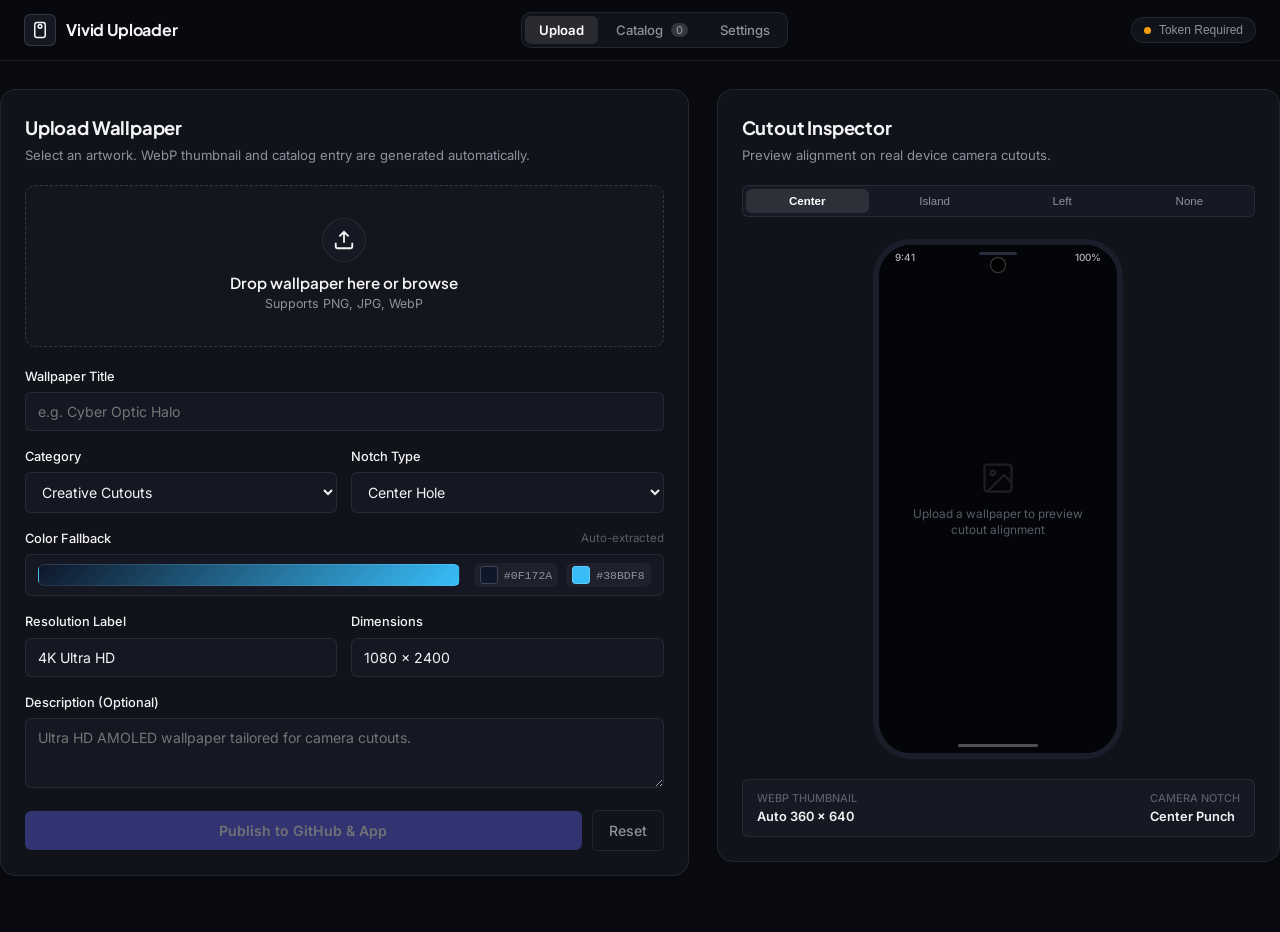
==== commit a3d12661: "style: Refactor web uploader with clean minimalist dark aesthetic" ====
--- a/index.html
+++ b/index.html
@@ -3,58 +3,44 @@
 <head>
   <meta charset="UTF-8">
   <meta name="viewport" content="width=device-width, initial-scale=1.0">
-  <title>Vivid Studio • AMOLED & Camera Cutout Wallpaper Publisher</title>
-  <meta name="description" content="Curate, preview, and publish ultra-high-definition wallpapers with tailored camera notch and punch-hole cutouts directly to your Vivid Notch AI repository.">
+  <title>Vivid Uploader • Curated Notch Wallpapers</title>
+  <meta name="description" content="Minimal wallpaper curator and publisher for camera cutout devices.">
   <link rel="icon" type="image/svg+xml" href="favicon.svg">
   <link rel="stylesheet" href="styles.css">
 </head>
 <body>
 
-  <!-- Top Sticky Navigation Bar -->
+  <!-- Minimal Navigation Bar -->
   <header class="site-header">
     <div class="container nav-wrap">
       <a href="#" class="brand" id="brand-logo">
         <div class="brand-icon">
           <svg viewBox="0 0 24 24" fill="none" stroke="currentColor" stroke-width="2">
-            <circle cx="12" cy="7" r="3" stroke="#06B6D4" fill="#0A0D14" />
-            <rect x="5" y="2" width="14" height="20" rx="3" stroke="#A855F7" />
+            <circle cx="12" cy="7" r="2.5" />
+            <rect x="5" y="2" width="14" height="20" rx="3" />
           </svg>
         </div>
         <div class="brand-info">
-          <h1>Vivid Studio <span class="brand-badge">PRO</span></h1>
-          <p>Curated Wallpaper & Notch Cutout Publisher</p>
+          <h1>Vivid Uploader</h1>
         </div>
       </a>
 
-      <!-- Center Tabs -->
+      <!-- Center Minimal Segmented Tabs -->
       <nav class="nav-tabs">
         <button class="tab-btn active" id="tab-uploader" data-target="view-uploader">
-          <svg width="16" height="16" viewBox="0 0 24 24" fill="none" stroke="currentColor" stroke-width="2">
-            <path d="M21 15v4a2 2 0 0 1-2 2H5a2 2 0 0 1-2-2v-4M17 8l-5-5-5 5M12 3v12"/>
-          </svg>
-          Upload New
+          Upload
         </button>
         <button class="tab-btn" id="tab-catalog" data-target="view-catalog">
-          <svg width="16" height="16" viewBox="0 0 24 24" fill="none" stroke="currentColor" stroke-width="2">
-            <rect x="3" y="3" width="7" height="7"/>
-            <rect x="14" y="3" width="7" height="7"/>
-            <rect x="14" y="14" width="7" height="7"/>
-            <rect x="3" y="14" width="7" height="7"/>
-          </svg>
-          Live Catalog <span class="badge" id="catalog-count-badge">0</span>
+          Catalog <span class="badge" id="catalog-count-badge">0</span>
         </button>
         <button class="tab-btn" id="tab-settings" data-target="view-settings">
-          <svg width="16" height="16" viewBox="0 0 24 24" fill="none" stroke="currentColor" stroke-width="2">
-            <circle cx="12" cy="12" r="3"/>
-            <path d="M19.4 15a1.65 1.65 0 0 0 .33 1.82l.06.06a2 2 0 0 1 0 2.83 2 2 0 0 1-2.83 0l-.06-.06a1.65 1.65 0 0 0-1.82-.33 1.65 1.65 0 0 0-1 1.51V21a2 2 0 0 1-2 2 2 2 0 0 1-2-2v-.09A1.65 1.65 0 0 0 9 19.4a1.65 1.65 0 0 0-1.82.33l-.06.06a2 2 0 0 1-2.83 0 2 2 0 0 1 0-2.83l.06-.06a1.65 1.65 0 0 0 .33-1.82 1.65 1.65 0 0 0-1.51-1H3a2 2 0 0 1-2-2 2 2 0 0 1 2-2h.09A1.65 1.65 0 0 0 4.6 9a1.65 1.65 0 0 0-.33-1.82l-.06-.06a2 2 0 0 1 0-2.83 2 2 0 0 1 2.83 0l.06.06a1.65 1.65 0 0 0 1.82.33H9a1.65 1.65 0 0 0 1-1.51V3a2 2 0 0 1 2-2 2 2 0 0 1 2 2v.09a1.65 1.65 0 0 0 1 1.51 1.65 1.65 0 0 0 1.82-.33l.06-.06a2 2 0 0 1 2.83 0 2 2 0 0 1 0 2.83l-.06.06a1.65 1.65 0 0 0-.33 1.82V9a1.65 1.65 0 0 0 1.51 1H21a2 2 0 0 1 2 2 2 2 0 0 1-2 2h-.09a1.65 1.65 0 0 0-1.51 1z"/>
-          </svg>
-          GitHub Settings
+          Settings
         </button>
       </nav>
 
-      <!-- Right Status Badge -->
+      <!-- Status Indicator -->
       <div class="header-actions">
-        <button class="status-pill" id="btn-status-pill" title="Click to configure GitHub Token">
+        <button class="status-pill" id="btn-status-pill" title="Configure GitHub Token">
           <span class="indicator" id="status-indicator-dot"></span>
           <span id="status-text">Token Required</span>
         </button>
@@ -62,109 +48,93 @@
     </div>
   </header>
 
-  <!-- Main Content Areas -->
+  <!-- Main Views -->
   <main class="container main-wrapper">
 
     <!-- VIEW 1: UPLOADER & NOTCH INSPECTOR -->
     <section class="view-section active" id="view-uploader">
       <div class="studio-grid">
 
-        <!-- Left Column: Form & Upload Controls -->
+        <!-- Left Column: Upload Form -->
         <div class="glass-panel">
           <div class="panel-header">
-            <h2 class="panel-title">
-              <svg width="22" height="22" viewBox="0 0 24 24" fill="none" stroke="currentColor" stroke-width="2">
-                <path d="M12 2L2 7l10 5 10-5-10-5zM2 17l10 5 10-5M2 12l10 5 10-5"/>
-              </svg>
-              Upload Wallpaper
-            </h2>
-            <p class="panel-subtitle">Select your curated artwork. Master image &amp; WebP thumbnail will be auto-generated and committed to GitHub.</p>
-          </div>
-
-          <!-- Drag and Drop Upload Area -->
+            <h2 class="panel-title">Upload Wallpaper</h2>
+            <p class="panel-subtitle">Select an artwork. WebP thumbnail and catalog entry are generated automatically.</p>
+          </div>
+
+          <!-- Minimal Dropzone -->
           <div class="dropzone" id="dropzone">
             <input type="file" id="file-input" class="dropzone-file-input" accept="image/png,image/jpeg,image/webp,image/jpg">
             <div class="dropzone-content">
               <div class="dropzone-icon">
-                <svg width="28" height="28" viewBox="0 0 24 24" fill="none" stroke="currentColor" stroke-width="2">
+                <svg width="22" height="22" viewBox="0 0 24 24" fill="none" stroke="currentColor" stroke-width="2">
                   <path d="M21 15v4a2 2 0 0 1-2 2H5a2 2 0 0 1-2-2v-4M17 8l-5-5-5 5M12 3v12"/>
                 </svg>
               </div>
               <div class="dropzone-text">
-                <h3>Drag &amp; Drop Wallpaper Image Here</h3>
-                <p>or click to browse from your device (PNG, JPG, or WebP)</p>
-              </div>
-              <div class="dropzone-badges">
-                <span class="pill-tag">Ultra HD Recommended</span>
-                <span class="pill-tag">Auto WebP Thumbnail</span>
-                <span class="pill-tag">AMOLED Ready</span>
-              </div>
-            </div>
-          </div>
-
-          <!-- Active File Info Banner -->
+                <h3>Drop wallpaper here or browse</h3>
+                <p>Supports PNG, JPG, WebP</p>
+              </div>
+            </div>
+          </div>
+
+          <!-- Active File Info -->
           <div class="file-loaded-bar" id="file-loaded-bar">
             <div class="file-meta-info">
               <div class="file-icon-check">
-                <svg width="18" height="18" viewBox="0 0 24 24" fill="none" stroke="currentColor" stroke-width="3">
+                <svg width="15" height="15" viewBox="0 0 24 24" fill="none" stroke="currentColor" stroke-width="3">
                   <polyline points="20 6 9 17 4 12"/>
                 </svg>
               </div>
               <div class="file-name-size">
                 <h4 id="file-title-display">image.png</h4>
-                <p id="file-dimensions-display">Dimensions: Calculating...</p>
-              </div>
-            </div>
-            <button type="button" class="btn-remove-file" id="btn-remove-file" title="Remove selected file">
-              <svg width="18" height="18" viewBox="0 0 24 24" fill="none" stroke="currentColor" stroke-width="2">
+                <p id="file-dimensions-display">Calculating...</p>
+              </div>
+            </div>
+            <button type="button" class="btn-remove-file" id="btn-remove-file" title="Remove file">
+              <svg width="16" height="16" viewBox="0 0 24 24" fill="none" stroke="currentColor" stroke-width="2">
                 <line x1="18" y1="6" x2="6" y2="18"/>
                 <line x1="6" y1="6" x2="18" y2="18"/>
               </svg>
             </button>
           </div>
 
-          <!-- Metadata Fields -->
+          <!-- Form Fields -->
           <form class="metadata-form" id="form-wallpaper" onsubmit="return false;">
             
             <div class="form-group">
-              <label for="input-title" class="form-label">
-                Wallpaper Title
-                <span class="helper">Shown prominently in app</span>
-              </label>
-              <input type="text" id="input-title" class="form-input" placeholder="e.g. Cyber Optic HUD Ring" required>
+              <label for="input-title" class="form-label">Wallpaper Title</label>
+              <input type="text" id="input-title" class="form-input" placeholder="e.g. Cyber Optic Halo" required>
             </div>
 
             <div class="form-row">
               <div class="form-group">
-                <label for="select-category" class="form-label">Cutout Category</label>
+                <label for="select-category" class="form-label">Category</label>
                 <select id="select-category" class="form-select">
-                  <option value="Center Hole">🎯 Center Hole</option>
-                  <option value="Dynamic Island">🏝️ Dynamic Island</option>
-                  <option value="Left Corner">📐 Left Corner</option>
-                  <option value="Creative Cutouts" selected>🎨 Creative Cutouts</option>
-                  <option value="AMOLED Stealth">🖤 AMOLED Stealth</option>
+                  <option value="Center Hole">Center Hole</option>
+                  <option value="Dynamic Island">Dynamic Island</option>
+                  <option value="Left Corner">Left Corner</option>
+                  <option value="Creative Cutouts" selected>Creative Cutouts</option>
+                  <option value="AMOLED Stealth">AMOLED Stealth</option>
                 </select>
               </div>
 
               <div class="form-group">
-                <label for="select-cutout-type" class="form-label">
-                  Target Notch Style
-                  <span class="helper">Auto-synced</span>
-                </label>
+                <label for="select-cutout-type" class="form-label">Notch Type</label>
                 <select id="select-cutout-type" class="form-select">
-                  <option value="centerHole">Center Hole (Punch)</option>
-                  <option value="dynamicIsland">Dynamic Island (Pill)</option>
-                  <option value="leftHole">Left Corner (Hole)</option>
-                  <option value="universal">Universal / Notchless</option>
+                  <option value="centerHole">Center Hole</option>
+                  <option value="dynamicIsland">Dynamic Island</option>
+                  <option value="leftHole">Left Hole</option>
+                  <option value="universal">Universal / None</option>
                 </select>
               </div>
             </div>
 
-            <!-- Auto Color Extractor -->
+            <!-- Color Palette Fallback -->
             <div class="form-group">
               <label class="form-label">
-                Extracted Color Fallback
-                <span class="helper">Auto-detected from image pixels</span>
+                Color Fallback
+                <span class="helper">Auto-extracted</span>
               </label>
               <div class="color-extractor-wrap">
                 <div class="gradient-preview-bar" id="gradient-preview-bar"></div>
@@ -188,22 +158,18 @@
               </div>
 
               <div class="form-group">
-                <label for="input-dimensions" class="form-label">Exact Dimensions</label>
+                <label for="input-dimensions" class="form-label">Dimensions</label>
                 <input type="text" id="input-dimensions" class="form-input" value="1080 x 2400" readonly>
               </div>
             </div>
 
             <div class="form-group">
               <label for="input-description" class="form-label">Description (Optional)</label>
-              <textarea id="input-description" class="form-textarea" placeholder="Crafted for vivid camera cutouts with deep AMOLED contrast."></textarea>
-            </div>
-
-            <!-- Action Buttons -->
+              <textarea id="input-description" class="form-textarea" placeholder="Ultra HD AMOLED wallpaper tailored for camera cutouts."></textarea>
+            </div>
+
             <div class="form-actions">
               <button type="button" class="btn-primary" id="btn-publish" disabled>
-                <svg width="18" height="18" viewBox="0 0 24 24" fill="none" stroke="currentColor" stroke-width="2">
-                  <polygon points="5 3 19 12 5 21 5 3"/>
-                </svg>
                 Publish to GitHub &amp; App
               </button>
               <button type="button" class="btn-secondary" id="btn-reset">
@@ -214,44 +180,30 @@
           </form>
         </div>
 
-        <!-- Right Column: Interactive Phone Mockup & Cutout Inspector -->
+        <!-- Right Column: Minimal Cutout Inspector -->
         <div class="glass-panel simulator-panel">
           <div class="panel-header">
-            <h2 class="panel-title">
-              <svg width="22" height="22" viewBox="0 0 24 24" fill="none" stroke="currentColor" stroke-width="2">
-                <rect x="5" y="2" width="14" height="20" rx="3"/>
-                <line x1="12" y1="18" x2="12.01" y2="18"/>
-              </svg>
-              Live Cutout Inspector
-            </h2>
-            <p class="panel-subtitle">Test how your wallpaper lines up with real device camera cutouts.</p>
+            <h2 class="panel-title">Cutout Inspector</h2>
+            <p class="panel-subtitle">Preview alignment on real device camera cutouts.</p>
           </div>
 
           <!-- Cutout Switcher Tabs -->
           <div class="cutout-selector-bar" id="cutout-overlay-tabs">
-            <button class="cutout-tab-pill active" data-cutout="centerHole">Center Hole</button>
-            <button class="cutout-tab-pill" data-cutout="dynamicIsland">Dynamic Island</button>
-            <button class="cutout-tab-pill" data-cutout="leftHole">Left Hole</button>
-            <button class="cutout-tab-pill" data-cutout="none">No Cutout</button>
-          </div>
-
-          <!-- Smartphone Frame -->
+            <button class="cutout-tab-pill active" data-cutout="centerHole">Center</button>
+            <button class="cutout-tab-pill" data-cutout="dynamicIsland">Island</button>
+            <button class="cutout-tab-pill" data-cutout="leftHole">Left</button>
+            <button class="cutout-tab-pill" data-cutout="none">None</button>
+          </div>
+
+          <!-- Phone Mockup -->
           <div class="phone-mockup-wrapper">
             <div class="phone-device" id="phone-device-frame">
               <div class="phone-earpiece"></div>
 
               <div class="phone-screen" id="phone-screen-viewport">
-                <!-- Status bar -->
                 <div class="phone-status-bar">
                   <span>9:41</span>
-                  <div class="phone-status-icons">
-                    <svg width="12" height="12" viewBox="0 0 24 24" fill="currentColor">
-                      <path d="M12 20h9M16.5 3.5a2.121 2.121 0 0 1 3 3L7 19l-4 1 1-4L16.5 3.5z"/>
-                    </svg>
-                    <svg width="12" height="12" viewBox="0 0 24 24" fill="currentColor">
-                      <path d="M5 12.55a11 11 0 0 1 14.08 0M1.42 9a16 16 0 0 1 21.16 0M8.53 16.11a6 6 0 0 1 6.95 0M12 20h.01"/>
-                    </svg>
-                  </div>
+                  <span>100%</span>
                 </div>
 
                 <!-- Camera Notch Overlays -->
@@ -262,8 +214,8 @@
                 </div>
                 <div class="cutout-overlay cutout-left-hole" id="overlay-left-hole" style="display: none;"></div>
 
-                <!-- Image Preview Inside Mockup -->
-                <img id="phone-wallpaper-preview" class="phone-wallpaper-img" style="display: none;" alt="Wallpaper Cutout Preview">
+                <!-- Image Preview -->
+                <img id="phone-wallpaper-preview" class="phone-wallpaper-img" style="display: none;" alt="Preview">
 
                 <!-- Placeholder Empty State -->
                 <div class="phone-empty-state" id="phone-empty-state">
@@ -272,27 +224,22 @@
                     <circle cx="8.5" cy="8.5" r="1.5"/>
                     <path d="M21 15l-5-5L5 21"/>
                   </svg>
-                  <p>Upload a wallpaper on the left to inspect the camera cutout alignment in real-time</p>
+                  <p>Upload a wallpaper to preview cutout alignment</p>
                 </div>
 
-                <!-- Home bar -->
                 <div class="phone-home-indicator"></div>
               </div>
             </div>
           </div>
 
-          <!-- Thumbnail Info Stats -->
+          <!-- Stats -->
           <div class="simulator-stats">
             <div class="stat-item">
-              <h5>Optimized WebP</h5>
+              <h5>WebP Thumbnail</h5>
               <p id="stat-thumb-size">Auto 360 × 640</p>
             </div>
             <div class="stat-item">
-              <h5>App Load Speed</h5>
-              <p style="color: var(--accent-emerald);">⚡ Instant</p>
-            </div>
-            <div class="stat-item">
-              <h5>Target Notch</h5>
+              <h5>Camera Notch</h5>
               <p id="stat-notch-name">Center Punch</p>
             </div>
           </div>
@@ -305,30 +252,21 @@
     <section class="view-section" id="view-catalog">
       <div class="glass-panel">
         <div class="panel-header">
-          <h2 class="panel-title">
-            <svg width="22" height="22" viewBox="0 0 24 24" fill="none" stroke="currentColor" stroke-width="2">
-              <rect x="3" y="3" width="7" height="7"/>
-              <rect x="14" y="3" width="7" height="7"/>
-              <rect x="14" y="14" width="7" height="7"/>
-              <rect x="3" y="14" width="7" height="7"/>
-            </svg>
-            Live Catalog Manager
-          </h2>
-          <p class="panel-subtitle">Manage all wallpapers currently served from your GitHub repository to the mobile app.</p>
-        </div>
-
-        <!-- Catalog Toolbar -->
+          <h2 class="panel-title">Live Catalog</h2>
+          <p class="panel-subtitle">Manage wallpapers currently active in your mobile app repository.</p>
+        </div>
+
         <div class="catalog-toolbar">
           <div class="catalog-search-wrap">
             <svg viewBox="0 0 24 24" fill="none" stroke="currentColor" stroke-width="2">
               <circle cx="11" cy="11" r="8"/>
               <line x1="21" y1="21" x2="16.65" y2="16.65"/>
             </svg>
-            <input type="text" id="catalog-search-input" class="catalog-search-input" placeholder="Search by title, category, or ID...">
+            <input type="text" id="catalog-search-input" class="catalog-search-input" placeholder="Search wallpapers...">
           </div>
 
           <div class="catalog-filter-pills" id="catalog-filter-pills">
-            <button class="cat-pill active" data-filter="All">All Wallpapers</button>
+            <button class="cat-pill active" data-filter="All">All</button>
             <button class="cat-pill" data-filter="Center Hole">Center Hole</button>
             <button class="cat-pill" data-filter="Dynamic Island">Dynamic Island</button>
             <button class="cat-pill" data-filter="Left Corner">Left Corner</button>
@@ -337,19 +275,10 @@
           </div>
         </div>
 
-        <!-- Catalog Grid -->
-        <div class="catalog-grid" id="catalog-grid">
-          <!-- Populated dynamically via app.js -->
-        </div>
-
-        <!-- Empty state when no items -->
-        <div class="phone-empty-state" id="catalog-empty-state" style="display: none; padding: 60px 0;">
-          <svg viewBox="0 0 24 24" fill="none" stroke="currentColor" stroke-width="1.5">
-            <circle cx="12" cy="12" r="10"/>
-            <line x1="12" y1="8" x2="12" y2="12"/>
-            <line x1="12" y1="16" x2="12.01" y2="16"/>
-          </svg>
-          <p>No wallpapers found matching your filter</p>
+        <div class="catalog-grid" id="catalog-grid"></div>
+
+        <div class="phone-empty-state" id="catalog-empty-state" style="display: none; padding: 40px 0;">
+          <p>No wallpapers found</p>
         </div>
       </div>
     </section>
@@ -358,54 +287,47 @@
     <section class="view-section" id="view-settings">
       <div class="glass-panel settings-wrap">
         <div class="panel-header">
-          <h2 class="panel-title">
-            <svg width="22" height="22" viewBox="0 0 24 24" fill="none" stroke="currentColor" stroke-width="2">
-              <path d="M9 19c-5 1.5-5-2.5-7-3m14 6v-3.87a3.37 3.37 0 0 0-.94-2.61c3.14-.35 6.44-1.54 6.44-7A5.44 5.44 0 0 0 20 4.77 5.07 5.07 0 0 0 19.91 1S18.73.65 16 2.48a13.38 13.38 0 0 0-7 0C6.27.65 5.09 1 5.09 1A5.07 5.07 0 0 0 5 4.77a5.44 5.44 0 0 0-1.5 3.78c0 5.42 3.3 6.61 6.44 7A3.37 3.37 0 0 0 9 18.13V22"/>
-            </svg>
-            GitHub Integration &amp; Authentication
-          </h2>
-          <p class="panel-subtitle">Connect your repository so wallpapers can be uploaded directly to GitHub without any server.</p>
-        </div>
-
-        <form id="form-settings" onsubmit="return false;" style="display: flex; flex-direction: column; gap: 18px;">
+          <h2 class="panel-title">GitHub Settings</h2>
+          <p class="panel-subtitle">Configure your Personal Access Token to publish directly to GitHub.</p>
+        </div>
+
+        <form id="form-settings" onsubmit="return false;" style="display: flex; flex-direction: column; gap: 16px;">
           <div class="form-group">
-            <label for="input-repo-owner" class="form-label">Repository (Owner / Name)</label>
+            <label for="input-repo-owner" class="form-label">Repository</label>
             <input type="text" id="input-repo-owner" class="form-input" value="ishara-madu/vivid-ai-wallpapers" required>
           </div>
 
           <div class="form-group">
-            <label for="input-repo-branch" class="form-label">Target Branch</label>
+            <label for="input-repo-branch" class="form-label">Branch</label>
             <input type="text" id="input-repo-branch" class="form-input" value="main" required>
           </div>
 
           <div class="form-group">
             <label for="input-github-token" class="form-label">
-              GitHub Personal Access Token (PAT)
-              <span class="helper">Saved securely only in your browser</span>
+              Personal Access Token (PAT)
+              <span class="helper">Stored only in your browser</span>
             </label>
             <div style="position: relative;">
-              <input type="password" id="input-github-token" class="form-input" placeholder="ghp_xxxxxxxxxxxxxxxxxxxxxxxxxxxxxxxxxxxx" style="padding-right: 48px;" required>
-              <button type="button" id="btn-toggle-token-mask" style="position: absolute; right: 12px; top: 50%; transform: translateY(-50%); background: none; border: none; color: var(--text-muted); cursor: pointer;">
+              <input type="password" id="input-github-token" class="form-input" placeholder="ghp_xxxxxxxxxxxxxxxxxxxxxxxx" style="padding-right: 40px;" required>
+              <button type="button" id="btn-toggle-token-mask" style="position: absolute; right: 10px; top: 50%; transform: translateY(-50%); background: none; border: none; color: var(--text-muted); cursor: pointer;">
                 👁️
               </button>
             </div>
           </div>
 
-          <div class="form-actions" style="margin-top: 10px;">
+          <div class="form-actions" style="margin-top: 6px;">
             <button type="button" class="btn-primary" id="btn-save-settings">
               Save &amp; Test Connection
             </button>
           </div>
         </form>
 
-        <!-- Step-by-Step Guide -->
         <div class="token-help-box">
-          <h4>💡 How to create a GitHub Token in 30 seconds:</h4>
+          <h4>Token Setup:</h4>
           <ol>
-            <li>Go to <a href="https://github.com/settings/tokens/new?scopes=repo&description=Vivid+Wallpaper+Studio" target="_blank" rel="noopener">GitHub New Personal Access Token</a>.</li>
-            <li>Set Token name (e.g. <code>Vivid Wallpaper Studio</code>) and Expiration to <strong>No expiration</strong>.</li>
-            <li>Under Select scopes, ensure <strong>repo</strong> (Full control of private repositories) is checked.</li>
-            <li>Click <strong>Generate token</strong> at the bottom and copy the <code>ghp_...</code> string here.</li>
+            <li>Open <a href="https://github.com/settings/tokens/new?scopes=repo&description=Vivid+Wallpaper+Studio" target="_blank" rel="noopener">GitHub Token Generator</a>.</li>
+            <li>Select <strong>repo</strong> scope and set Expiration to <strong>No expiration</strong>.</li>
+            <li>Copy the token and paste it above.</li>
           </ol>
         </div>
       </div>
@@ -417,44 +339,41 @@
   <div class="modal-backdrop" id="modal-publish">
     <div class="modal-card">
       <div class="modal-icon-wrap" id="modal-icon-wrap">
-        <svg width="28" height="28" viewBox="0 0 24 24" fill="none" stroke="currentColor" stroke-width="2">
+        <svg width="22" height="22" viewBox="0 0 24 24" fill="none" stroke="currentColor" stroke-width="2">
           <path d="M21 15v4a2 2 0 0 1-2 2H5a2 2 0 0 1-2-2v-4M17 8l-5-5-5 5M12 3v12"/>
         </svg>
       </div>
 
       <h3 class="modal-title" id="modal-title">Publishing Wallpaper</h3>
-      <p class="modal-desc" id="modal-desc">Committing original artwork, WebP thumbnail, and metadata directly to GitHub...</p>
+      <p class="modal-desc" id="modal-desc">Committing master image, thumbnail, and catalog to GitHub...</p>
 
       <div class="stepper-list" id="stepper-list">
         <div class="step-item" id="step-1">
           <div class="step-icon-state">1</div>
-          <span>Generating optimized 360x640 WebP thumbnail...</span>
+          <span>Building 360x640 WebP thumbnail...</span>
         </div>
         <div class="step-item" id="step-2">
           <div class="step-icon-state">2</div>
-          <span>Uploading master image to repository...</span>
+          <span>Uploading master image...</span>
         </div>
         <div class="step-item" id="step-3">
           <div class="step-icon-state">3</div>
-          <span>Uploading WebP thumbnail to thumbnails/...</span>
+          <span>Uploading thumbnail...</span>
         </div>
         <div class="step-item" id="step-4">
           <div class="step-icon-state">4</div>
-          <span>Updating catalog.json on main branch...</span>
-        </div>
-      </div>
-
-      <div id="modal-success-actions" style="display: none; margin-top: 18px; display: flex; flex-direction: column; gap: 10px;">
-        <button type="button" class="btn-primary" id="btn-modal-done">Upload Another Wallpaper</button>
-        <a id="link-commit-view" href="#" target="_blank" rel="noopener" class="btn-secondary" style="text-decoration: none;">View Commit on GitHub ↗</a>
+          <span>Updating catalog.json...</span>
+        </div>
+      </div>
+
+      <div id="modal-success-actions" style="display: none; margin-top: 16px; display: flex; flex-direction: column; gap: 8px;">
+        <button type="button" class="btn-primary" id="btn-modal-done">Upload Another</button>
+        <a id="link-commit-view" href="#" target="_blank" rel="noopener" class="btn-secondary" style="text-decoration: none;">View on GitHub ↗</a>
       </div>
     </div>
   </div>
 
-  <!-- Hidden Canvas for Image Processing & WebP Compression -->
   <canvas id="canvas-engine" style="display: none;"></canvas>
-
-  <!-- Toast Notification Container -->
   <div class="toast-container" id="toast-container"></div>
 
   <script src="app.js"></script>
--- a/styles.css
+++ b/styles.css
@@ -1,55 +1,42 @@
 /* ==========================================================================
-   VIVID NOTCH AI • WALLPAPER STUDIO & UPLOADER
-   Modern, Ultra-Premium AMOLED Glassmorphism Design System
+   VIVID NOTCH AI • MINIMALIST WALLPAPER STUDIO & UPLOADER
+   Clean, Ultra-Refined Minimalist Dark Theme (Linear / Vercel Aesthetic)
    ========================================================================== */
 
-@import url('https://fonts.googleapis.com/css2?family=Outfit:wght@400;500;600;700;800&family=Plus+Jakarta+Sans:wght@400;500;600;700&display=swap');
+@import url('https://fonts.googleapis.com/css2?family=Inter:wght@400;500;600;700&family=Plus+Jakarta+Sans:wght@500;600;700&display=swap');
 
 :root {
-  --bg-deep: #06070a;
-  --bg-primary: #0a0c12;
-  --bg-card: rgba(16, 20, 31, 0.75);
-  --bg-card-hover: rgba(24, 30, 46, 0.85);
-  --bg-glass: rgba(255, 255, 255, 0.03);
-  --bg-glass-elevated: rgba(255, 255, 255, 0.06);
+  --bg-deep: #090a0f;
+  --bg-surface: #11131a;
+  --bg-surface-elevated: #161923;
+  --bg-input: #151722;
+  --bg-input-hover: #1b1e2c;
 
   --border-subtle: rgba(255, 255, 255, 0.08);
-  --border-glow: rgba(168, 85, 247, 0.35);
-  --border-highlight: rgba(6, 182, 212, 0.4);
-
-  --primary: #8b5cf6;
-  --primary-light: #a78bfa;
-  --primary-dark: #6d28d9;
-  --secondary: #06b6d4;
-  --accent-pink: #ec4899;
+  --border-medium: rgba(255, 255, 255, 0.14);
+  --border-focus: #6366f1;
+
+  --text-main: #f4f4f6;
+  --text-muted: #8e919e;
+  --text-dim: #5a5c68;
+
+  --accent: #6366f1;
+  --accent-light: #818cf8;
+  --accent-emerald: #10b981;
   --accent-amber: #f59e0b;
-  --accent-emerald: #10b981;
   --danger: #ef4444;
 
-  --grad-brand: linear-gradient(135deg, #8b5cf6 0%, #ec4899 50%, #06b6d4 100%);
-  --grad-purple: linear-gradient(135deg, #7c3aed 0%, #a855f7 100%);
-  --grad-cyan: linear-gradient(135deg, #06b6d4 0%, #3b82f6 100%);
-  --grad-card: linear-gradient(180deg, rgba(26, 31, 48, 0.6) 0%, rgba(13, 16, 26, 0.8) 100%);
-
-  --text-main: #f8fafc;
-  --text-muted: #94a3b8;
-  --text-dim: #64748b;
-
-  --font-display: 'Outfit', -apple-system, BlinkMacSystemFont, sans-serif;
-  --font-body: 'Plus Jakarta Sans', -apple-system, BlinkMacSystemFont, sans-serif;
-
-  --radius-sm: 8px;
-  --radius-md: 14px;
-  --radius-lg: 20px;
-  --radius-xl: 28px;
+  --radius-sm: 6px;
+  --radius-md: 10px;
+  --radius-lg: 16px;
+  --radius-xl: 22px;
   --radius-full: 9999px;
 
-  --shadow-sm: 0 4px 12px rgba(0, 0, 0, 0.4);
-  --shadow-lg: 0 16px 40px -10px rgba(0, 0, 0, 0.6), 0 0 30px rgba(139, 92, 246, 0.15);
-  --shadow-glow: 0 0 25px rgba(139, 92, 246, 0.35);
-
-  --trans-fast: 0.18s cubic-bezier(0.4, 0, 0.2, 1);
-  --trans-smooth: 0.3s cubic-bezier(0.16, 1, 0.3, 1);
+  --font-display: 'Plus Jakarta Sans', -apple-system, BlinkMacSystemFont, sans-serif;
+  --font-body: 'Inter', -apple-system, BlinkMacSystemFont, sans-serif;
+
+  --trans-fast: 0.15s ease;
+  --trans-smooth: 0.25s ease;
 }
 
 * {
@@ -65,74 +52,43 @@
   line-height: 1.5;
   min-height: 100vh;
   overflow-x: hidden;
-  position: relative;
   -webkit-font-smoothing: antialiased;
 }
 
-/* Ambient Ambient Glows */
-body::before {
-  content: '';
-  position: fixed;
-  top: -150px;
-  left: 20%;
-  width: 600px;
-  height: 600px;
-  background: radial-gradient(circle, rgba(139, 92, 246, 0.12) 0%, transparent 70%);
-  pointer-events: none;
-  z-index: 0;
-  filter: blur(60px);
-}
-
-body::after {
-  content: '';
-  position: fixed;
-  bottom: -200px;
-  right: 15%;
-  width: 700px;
-  height: 700px;
-  background: radial-gradient(circle, rgba(6, 182, 212, 0.1) 0%, transparent 70%);
-  pointer-events: none;
-  z-index: 0;
-  filter: blur(80px);
-}
-
-/* Custom Scrollbar */
+/* Custom Minimal Scrollbar */
 ::-webkit-scrollbar {
-  width: 8px;
-  height: 8px;
+  width: 6px;
+  height: 6px;
 }
 ::-webkit-scrollbar-track {
   background: var(--bg-deep);
 }
 ::-webkit-scrollbar-thumb {
-  background: rgba(255, 255, 255, 0.15);
+  background: rgba(255, 255, 255, 0.12);
   border-radius: var(--radius-full);
 }
 ::-webkit-scrollbar-thumb:hover {
-  background: rgba(139, 92, 246, 0.5);
-}
-
-/* Container */
+  background: rgba(255, 255, 255, 0.25);
+}
+
 .container {
-  max-width: 1400px;
+  max-width: 1280px;
   margin: 0 auto;
   padding: 0 24px;
-  position: relative;
-  z-index: 1;
 }
 
 /* ==========================================================================
-   NAVIGATION BAR
+   MINIMAL SITE HEADER
    ========================================================================== */
 .site-header {
   position: sticky;
   top: 0;
   z-index: 50;
-  background: rgba(10, 12, 18, 0.82);
-  backdrop-filter: blur(20px);
-  -webkit-backdrop-filter: blur(20px);
+  background: rgba(9, 10, 15, 0.88);
+  backdrop-filter: blur(16px);
+  -webkit-backdrop-filter: blur(16px);
   border-bottom: 1px solid var(--border-subtle);
-  padding: 14px 0;
+  padding: 12px 0;
 }
 
 .nav-wrap {
@@ -145,37 +101,33 @@
 .brand {
   display: flex;
   align-items: center;
-  gap: 12px;
+  gap: 10px;
   text-decoration: none;
   color: var(--text-main);
 }
 
 .brand-icon {
-  width: 40px;
-  height: 40px;
-  border-radius: var(--radius-md);
-  background: var(--grad-card);
-  border: 1px solid var(--border-glow);
+  width: 32px;
+  height: 32px;
+  border-radius: var(--radius-sm);
+  background: var(--bg-surface-elevated);
+  border: 1px solid var(--border-medium);
   display: grid;
   place-items: center;
-  box-shadow: var(--shadow-glow);
-  position: relative;
-  overflow: hidden;
 }
 
 .brand-icon svg {
-  width: 24px;
-  height: 24px;
+  width: 18px;
+  height: 18px;
+  stroke: var(--text-main);
 }
 
 .brand-info h1 {
   font-family: var(--font-display);
-  font-size: 1.25rem;
+  font-size: 1rem;
   font-weight: 700;
-  letter-spacing: -0.02em;
-  background: var(--grad-brand);
-  -webkit-background-clip: text;
-  -webkit-text-fill-color: transparent;
+  letter-spacing: -0.01em;
+  color: var(--text-main);
   display: flex;
   align-items: center;
   gap: 8px;
@@ -184,28 +136,25 @@
 .brand-badge {
   font-size: 0.65rem;
   font-family: var(--font-body);
-  font-weight: 700;
+  font-weight: 600;
   text-transform: uppercase;
-  letter-spacing: 0.06em;
-  padding: 2px 7px;
-  border-radius: var(--radius-full);
-  background: rgba(139, 92, 246, 0.2);
-  border: 1px solid rgba(139, 92, 246, 0.4);
-  color: var(--primary-light);
-  -webkit-text-fill-color: initial;
+  padding: 1px 6px;
+  border-radius: var(--radius-sm);
+  background: rgba(255, 255, 255, 0.08);
+  color: var(--text-muted);
 }
 
 .brand-info p {
-  font-size: 0.75rem;
-  color: var(--text-muted);
-}
-
+  display: none;
+}
+
+/* Minimal Segmented Tabs */
 .nav-tabs {
   display: flex;
   align-items: center;
-  gap: 6px;
-  background: rgba(255, 255, 255, 0.04);
-  padding: 4px;
+  gap: 4px;
+  background: var(--bg-surface);
+  padding: 3px;
   border-radius: var(--radius-md);
   border: 1px solid var(--border-subtle);
 }
@@ -214,10 +163,10 @@
   display: inline-flex;
   align-items: center;
   gap: 8px;
-  padding: 8px 16px;
+  padding: 6px 14px;
   font-family: var(--font-body);
-  font-size: 0.85rem;
-  font-weight: 600;
+  font-size: 0.82rem;
+  font-weight: 500;
   color: var(--text-muted);
   background: transparent;
   border: none;
@@ -228,37 +177,36 @@
 
 .tab-btn:hover {
   color: var(--text-main);
-  background: rgba(255, 255, 255, 0.05);
 }
 
 .tab-btn.active {
   color: #ffffff;
-  background: var(--grad-purple);
-  box-shadow: 0 4px 15px rgba(124, 58, 237, 0.35);
+  background: rgba(255, 255, 255, 0.1);
+  font-weight: 600;
 }
 
 .tab-btn .badge {
-  font-size: 0.7rem;
-  padding: 1px 6px;
+  font-size: 0.68rem;
+  padding: 0 5px;
   border-radius: var(--radius-full);
-  background: rgba(255, 255, 255, 0.2);
+  background: rgba(255, 255, 255, 0.15);
 }
 
 .header-actions {
   display: flex;
   align-items: center;
-  gap: 12px;
+  gap: 10px;
 }
 
 .status-pill {
   display: inline-flex;
   align-items: center;
   gap: 8px;
-  padding: 6px 14px;
+  padding: 5px 12px;
   border-radius: var(--radius-full);
-  font-size: 0.78rem;
-  font-weight: 600;
-  background: rgba(255, 255, 255, 0.04);
+  font-size: 0.75rem;
+  font-weight: 500;
+  background: var(--bg-surface);
   border: 1px solid var(--border-subtle);
   color: var(--text-muted);
   cursor: pointer;
@@ -266,105 +214,92 @@
 }
 
 .status-pill:hover {
-  border-color: var(--border-glow);
+  border-color: var(--border-medium);
+  color: var(--text-main);
 }
 
 .status-pill .indicator {
-  width: 8px;
-  height: 8px;
+  width: 7px;
+  height: 7px;
   border-radius: 50%;
   background: var(--accent-amber);
-  box-shadow: 0 0 10px var(--accent-amber);
-  transition: var(--trans-fast);
 }
 
 .status-pill.connected .indicator {
   background: var(--accent-emerald);
-  box-shadow: 0 0 10px var(--accent-emerald);
 }
 
 .status-pill.error .indicator {
   background: var(--danger);
-  box-shadow: 0 0 10px var(--danger);
 }
 
 /* ==========================================================================
-   MAIN CONTENT LAYOUT
+   MAIN LAYOUT & CARDS
    ========================================================================== */
 .main-wrapper {
-  padding: 32px 0 64px;
+  padding: 28px 0 56px;
 }
 
 .view-section {
   display: none;
-  animation: fadeIn 0.35s ease forwards;
 }
 
 .view-section.active {
   display: block;
 }
 
-@keyframes fadeIn {
-  from { opacity: 0; transform: translateY(8px); }
-  to { opacity: 1; transform: translateY(0); }
-}
-
-/* Grid Layout for Studio */
 .studio-grid {
   display: grid;
-  grid-template-columns: 1.15fr 0.85fr;
-  gap: 32px;
+  grid-template-columns: 1.1fr 0.9fr;
+  gap: 28px;
   align-items: start;
 }
 
-@media (max-width: 1024px) {
+@media (max-width: 960px) {
   .studio-grid {
     grid-template-columns: 1fr;
   }
 }
 
-/* Glass Card */
 .glass-panel {
-  background: var(--bg-card);
-  border: 1px solid var(--border-subtle);
-  border-radius: var(--radius-xl);
-  padding: 28px;
-  backdrop-filter: blur(24px);
-  -webkit-backdrop-filter: blur(24px);
-  box-shadow: var(--shadow-sm);
+  background: var(--bg-surface);
+  border: 1px solid var(--border-subtle);
+  border-radius: var(--radius-lg);
+  padding: 24px;
   position: relative;
 }
 
 .panel-header {
-  margin-bottom: 24px;
+  margin-bottom: 20px;
 }
 
 .panel-title {
   font-family: var(--font-display);
-  font-size: 1.35rem;
+  font-size: 1.15rem;
   font-weight: 700;
   letter-spacing: -0.01em;
-  display: flex;
-  align-items: center;
-  gap: 10px;
+  color: var(--text-main);
+  display: flex;
+  align-items: center;
+  gap: 8px;
 }
 
 .panel-subtitle {
-  font-size: 0.85rem;
+  font-size: 0.82rem;
   color: var(--text-muted);
   margin-top: 4px;
 }
 
 /* ==========================================================================
-   DROPZONE / FILE UPLOAD
+   MINIMAL DROPZONE
    ========================================================================== */
 .dropzone {
   position: relative;
-  border: 2px dashed rgba(139, 92, 246, 0.3);
-  border-radius: var(--radius-lg);
-  padding: 36px 20px;
+  border: 1.5px dashed var(--border-medium);
+  border-radius: var(--radius-md);
+  padding: 32px 16px;
   text-align: center;
-  background: rgba(139, 92, 246, 0.02);
+  background: rgba(255, 255, 255, 0.015);
   transition: var(--trans-smooth);
   cursor: pointer;
   overflow: hidden;
@@ -372,10 +307,8 @@
 
 .dropzone:hover,
 .dropzone.dragover {
-  border-color: var(--primary);
-  background: rgba(139, 92, 246, 0.08);
-  box-shadow: 0 0 25px rgba(139, 92, 246, 0.2);
-  transform: translateY(-2px);
+  border-color: var(--accent);
+  background: rgba(99, 102, 241, 0.04);
 }
 
 .dropzone-file-input {
@@ -393,53 +326,51 @@
   display: flex;
   flex-direction: column;
   align-items: center;
-  gap: 12px;
+  gap: 10px;
   pointer-events: none;
 }
 
 .dropzone-icon {
-  width: 56px;
-  height: 56px;
+  width: 44px;
+  height: 44px;
   border-radius: 50%;
-  background: rgba(139, 92, 246, 0.15);
-  border: 1px solid rgba(139, 92, 246, 0.3);
+  background: var(--bg-surface-elevated);
+  border: 1px solid var(--border-subtle);
   display: grid;
   place-items: center;
-  color: var(--primary-light);
-  box-shadow: 0 0 20px rgba(139, 92, 246, 0.25);
-  transition: var(--trans-smooth);
+  color: var(--text-main);
+  transition: var(--trans-fast);
 }
 
 .dropzone:hover .dropzone-icon {
-  transform: scale(1.08);
-  background: var(--primary);
-  color: white;
+  border-color: var(--accent);
+  color: var(--accent);
 }
 
 .dropzone-text h3 {
   font-family: var(--font-display);
-  font-size: 1.1rem;
+  font-size: 0.95rem;
   font-weight: 600;
+  color: var(--text-main);
 }
 
 .dropzone-text p {
-  font-size: 0.82rem;
+  font-size: 0.78rem;
   color: var(--text-muted);
 }
 
 .dropzone-badges {
   display: flex;
-  gap: 8px;
-  margin-top: 6px;
+  gap: 6px;
+  margin-top: 4px;
 }
 
 .pill-tag {
-  font-size: 0.7rem;
-  font-weight: 600;
-  padding: 3px 10px;
-  border-radius: var(--radius-full);
-  background: rgba(255, 255, 255, 0.05);
-  border: 1px solid var(--border-subtle);
+  font-size: 0.68rem;
+  font-weight: 500;
+  padding: 2px 8px;
+  border-radius: var(--radius-sm);
+  background: rgba(255, 255, 255, 0.04);
   color: var(--text-muted);
 }
 
@@ -448,13 +379,12 @@
   display: none;
   align-items: center;
   justify-content: space-between;
-  gap: 16px;
-  padding: 12px 18px;
-  background: rgba(16, 185, 129, 0.08);
-  border: 1px solid rgba(16, 185, 129, 0.3);
+  gap: 14px;
+  padding: 10px 14px;
+  background: var(--bg-surface-elevated);
+  border: 1px solid var(--border-medium);
   border-radius: var(--radius-md);
-  margin-top: 16px;
-  animation: fadeIn 0.25s ease;
+  margin-top: 14px;
 }
 
 .file-loaded-bar.active {
@@ -464,15 +394,15 @@
 .file-meta-info {
   display: flex;
   align-items: center;
-  gap: 12px;
+  gap: 10px;
   overflow: hidden;
 }
 
 .file-icon-check {
-  width: 32px;
-  height: 32px;
+  width: 26px;
+  height: 26px;
   border-radius: 50%;
-  background: rgba(16, 185, 129, 0.2);
+  background: rgba(16, 185, 129, 0.15);
   color: var(--accent-emerald);
   display: grid;
   place-items: center;
@@ -480,794 +410,688 @@
 }
 
 .file-name-size h4 {
+  font-size: 0.85rem;
+  font-weight: 600;
+  white-space: nowrap;
+  overflow: hidden;
+  text-overflow: ellipsis;
+  max-width: 240px;
+}
+
+.file-name-size p {
+  font-size: 0.72rem;
+  color: var(--text-muted);
+}
+
+.btn-remove-file {
+  background: transparent;
+  border: none;
+  color: var(--text-dim);
+  cursor: pointer;
+  padding: 4px;
+  border-radius: var(--radius-sm);
+  transition: var(--trans-fast);
+}
+
+.btn-remove-file:hover {
+  color: var(--danger);
+}
+
+/* ==========================================================================
+   MINIMAL METADATA FORM
+   ========================================================================== */
+.metadata-form {
+  margin-top: 20px;
+  display: flex;
+  flex-direction: column;
+  gap: 16px;
+}
+
+.form-group {
+  display: flex;
+  flex-direction: column;
+  gap: 6px;
+}
+
+.form-row {
+  display: grid;
+  grid-template-columns: 1fr 1fr;
+  gap: 14px;
+}
+
+@media (max-width: 600px) {
+  .form-row {
+    grid-template-columns: 1fr;
+  }
+}
+
+.form-label {
+  font-size: 0.8rem;
+  font-weight: 500;
+  color: var(--text-main);
+  display: flex;
+  align-items: center;
+  justify-content: space-between;
+}
+
+.form-label .helper {
+  font-size: 0.72rem;
+  font-weight: 400;
+  color: var(--text-dim);
+}
+
+.form-input,
+.form-select,
+.form-textarea {
+  width: 100%;
+  background: var(--bg-input);
+  border: 1px solid var(--border-subtle);
+  border-radius: var(--radius-sm);
+  padding: 10px 12px;
+  font-family: var(--font-body);
+  font-size: 0.88rem;
+  color: var(--text-main);
+  outline: none;
+  transition: var(--trans-fast);
+}
+
+.form-input:focus,
+.form-select:focus,
+.form-textarea:focus {
+  border-color: var(--accent);
+  background: var(--bg-input-hover);
+}
+
+.form-select option {
+  background: #11131a;
+  color: #fff;
+}
+
+.form-textarea {
+  resize: vertical;
+  min-height: 70px;
+}
+
+/* Minimal Color Extractor Bar */
+.color-extractor-wrap {
+  background: var(--bg-input);
+  border: 1px solid var(--border-subtle);
+  border-radius: var(--radius-sm);
+  padding: 8px 12px;
+  display: flex;
+  align-items: center;
+  justify-content: space-between;
+  gap: 14px;
+}
+
+.gradient-preview-bar {
+  flex: 1;
+  height: 22px;
+  border-radius: var(--radius-sm);
+  background: linear-gradient(135deg, #0f172a, #38bdf8);
+  border: 1px solid rgba(255, 255, 255, 0.1);
+}
+
+.color-inputs {
+  display: flex;
+  align-items: center;
+  gap: 8px;
+}
+
+.color-chip-group {
+  display: flex;
+  align-items: center;
+  gap: 6px;
+  background: rgba(255, 255, 255, 0.04);
+  padding: 3px 6px;
+  border-radius: var(--radius-sm);
+}
+
+.color-chip-group input[type="color"] {
+  -webkit-appearance: none;
+  border: none;
+  width: 18px;
+  height: 18px;
+  border-radius: 3px;
+  cursor: pointer;
+  background: transparent;
+}
+
+.color-chip-group input[type="color"]::-webkit-color-swatch-wrapper {
+  padding: 0;
+}
+.color-chip-group input[type="color"]::-webkit-color-swatch {
+  border: 1px solid rgba(255, 255, 255, 0.2);
+  border-radius: 3px;
+}
+
+.color-hex-label {
+  font-family: monospace;
+  font-size: 0.72rem;
+  color: var(--text-muted);
+}
+
+/* Form Action Buttons */
+.form-actions {
+  display: flex;
+  align-items: center;
+  gap: 10px;
+  margin-top: 6px;
+}
+
+.btn-primary {
+  flex: 1;
+  display: inline-flex;
+  align-items: center;
+  justify-content: center;
+  gap: 8px;
+  padding: 11px 20px;
+  font-family: var(--font-body);
+  font-size: 0.88rem;
+  font-weight: 600;
+  color: #ffffff;
+  background: var(--accent);
+  border: none;
+  border-radius: var(--radius-sm);
+  cursor: pointer;
+  transition: var(--trans-fast);
+}
+
+.btn-primary:hover:not(:disabled) {
+  background: var(--accent-light);
+}
+
+.btn-primary:disabled {
+  opacity: 0.4;
+  cursor: not-allowed;
+}
+
+.btn-secondary {
+  display: inline-flex;
+  align-items: center;
+  justify-content: center;
+  gap: 6px;
+  padding: 11px 16px;
+  font-family: var(--font-body);
+  font-size: 0.88rem;
+  font-weight: 500;
+  color: var(--text-muted);
+  background: transparent;
+  border: 1px solid var(--border-subtle);
+  border-radius: var(--radius-sm);
+  cursor: pointer;
+  transition: var(--trans-fast);
+}
+
+.btn-secondary:hover {
+  color: var(--text-main);
+  border-color: var(--border-medium);
+}
+
+/* ==========================================================================
+   MINIMAL PHONE SIMULATOR
+   ========================================================================== */
+.simulator-panel {
+  position: sticky;
+  top: 80px;
+}
+
+.cutout-selector-bar {
+  display: flex;
+  align-items: center;
+  gap: 4px;
+  background: var(--bg-surface-elevated);
+  padding: 3px;
+  border-radius: var(--radius-sm);
+  border: 1px solid var(--border-subtle);
+  margin-bottom: 16px;
+}
+
+.cutout-tab-pill {
+  flex: 1;
+  text-align: center;
+  padding: 6px 8px;
+  font-size: 0.72rem;
+  font-weight: 500;
+  color: var(--text-muted);
+  background: transparent;
+  border: none;
+  border-radius: var(--radius-sm);
+  cursor: pointer;
+  transition: var(--trans-fast);
+}
+
+.cutout-tab-pill:hover {
+  color: var(--text-main);
+}
+
+.cutout-tab-pill.active {
+  background: rgba(255, 255, 255, 0.1);
+  color: #ffffff;
+  font-weight: 600;
+}
+
+/* Smartphone Device Frame */
+.phone-mockup-wrapper {
+  display: flex;
+  justify-content: center;
+  padding: 6px 0;
+}
+
+.phone-device {
+  width: 250px;
+  height: 520px;
+  background: #000000;
+  border-radius: 38px;
+  border: 6px solid #1a1e2b;
+  position: relative;
+  overflow: hidden;
+  display: flex;
+  flex-direction: column;
+}
+
+.phone-earpiece {
+  position: absolute;
+  top: 7px;
+  left: 50%;
+  transform: translateX(-50%);
+  width: 38px;
+  height: 3px;
+  background: #282d3f;
+  border-radius: var(--radius-full);
+  z-index: 25;
+}
+
+.phone-screen {
+  flex: 1;
+  position: relative;
+  background: #040508;
+  overflow: hidden;
+  display: flex;
+  align-items: center;
+  justify-content: center;
+}
+
+.phone-status-bar {
+  position: absolute;
+  top: 0;
+  left: 0;
+  right: 0;
+  height: 24px;
+  padding: 0 16px;
+  display: flex;
+  align-items: center;
+  justify-content: space-between;
+  z-index: 20;
+  font-size: 0.62rem;
+  font-weight: 500;
+  color: rgba(255, 255, 255, 0.7);
+  pointer-events: none;
+}
+
+.phone-wallpaper-img {
+  width: 100%;
+  height: 100%;
+  object-fit: cover;
+  display: block;
+}
+
+.phone-empty-state {
+  display: flex;
+  flex-direction: column;
+  align-items: center;
+  justify-content: center;
+  text-align: center;
+  padding: 20px;
+  color: var(--text-dim);
+  gap: 10px;
+}
+
+.phone-empty-state svg {
+  width: 36px;
+  height: 36px;
+  opacity: 0.3;
+}
+
+.phone-empty-state p {
+  font-size: 0.74rem;
+  line-height: 1.4;
+}
+
+/* Cutout Overlays */
+.cutout-overlay {
+  position: absolute;
+  pointer-events: none;
+  z-index: 15;
+}
+
+.cutout-center-hole {
+  top: 12px;
+  left: 50%;
+  transform: translateX(-50%);
+  width: 16px;
+  height: 16px;
+  border-radius: 50%;
+  background: #000000;
+  border: 1px solid rgba(255, 255, 255, 0.25);
+}
+
+.cutout-dynamic-island {
+  top: 10px;
+  left: 50%;
+  transform: translateX(-50%);
+  width: 70px;
+  height: 18px;
+  border-radius: var(--radius-full);
+  background: #000000;
+  border: 1px solid rgba(255, 255, 255, 0.15);
+  display: flex;
+  align-items: center;
+  justify-content: space-between;
+  padding: 0 8px;
+}
+
+.cutout-dynamic-island .island-cam {
+  width: 9px;
+  height: 9px;
+  border-radius: 50%;
+  background: #0c0f18;
+}
+
+.cutout-dynamic-island .island-sensor {
+  width: 5px;
+  height: 5px;
+  border-radius: 50%;
+  background: #111;
+}
+
+.cutout-left-hole {
+  top: 12px;
+  left: 18px;
+  width: 16px;
+  height: 16px;
+  border-radius: 50%;
+  background: #000000;
+  border: 1px solid rgba(255, 255, 255, 0.25);
+}
+
+.phone-home-indicator {
+  position: absolute;
+  bottom: 6px;
+  left: 50%;
+  transform: translateX(-50%);
+  width: 80px;
+  height: 3px;
+  background: rgba(255, 255, 255, 0.3);
+  border-radius: var(--radius-full);
+  z-index: 20;
+}
+
+/* Minimal Stats Bar */
+.simulator-stats {
+  margin-top: 14px;
+  background: var(--bg-surface-elevated);
+  border: 1px solid var(--border-subtle);
+  border-radius: var(--radius-sm);
+  padding: 10px 14px;
+  display: flex;
+  align-items: center;
+  justify-content: space-between;
+}
+
+.stat-item h5 {
+  font-size: 0.68rem;
+  font-weight: 500;
+  color: var(--text-dim);
+  text-transform: uppercase;
+}
+
+.stat-item p {
+  font-size: 0.8rem;
+  font-weight: 600;
+  color: var(--text-main);
+}
+
+/* ==========================================================================
+   MINIMAL LIVE CATALOG (TAB 2)
+   ========================================================================== */
+.catalog-toolbar {
+  display: flex;
+  align-items: center;
+  justify-content: space-between;
+  gap: 14px;
+  margin-bottom: 20px;
+  flex-wrap: wrap;
+}
+
+.catalog-search-wrap {
+  flex: 1;
+  min-width: 240px;
+  position: relative;
+}
+
+.catalog-search-wrap svg {
+  position: absolute;
+  left: 12px;
+  top: 50%;
+  transform: translateY(-50%);
+  color: var(--text-dim);
+  width: 16px;
+  height: 16px;
+}
+
+.catalog-search-input {
+  width: 100%;
+  background: var(--bg-input);
+  border: 1px solid var(--border-subtle);
+  border-radius: var(--radius-sm);
+  padding: 10px 14px 10px 38px;
+  color: var(--text-main);
+  font-size: 0.85rem;
+  outline: none;
+  transition: var(--trans-fast);
+}
+
+.catalog-search-input:focus {
+  border-color: var(--accent);
+}
+
+.catalog-filter-pills {
+  display: flex;
+  align-items: center;
+  gap: 6px;
+  overflow-x: auto;
+}
+
+.cat-pill {
+  padding: 6px 12px;
+  border-radius: var(--radius-sm);
+  font-size: 0.75rem;
+  font-weight: 500;
+  background: var(--bg-surface-elevated);
+  border: 1px solid var(--border-subtle);
+  color: var(--text-muted);
+  cursor: pointer;
+  white-space: nowrap;
+  transition: var(--trans-fast);
+}
+
+.cat-pill:hover {
+  color: var(--text-main);
+}
+
+.cat-pill.active {
+  background: rgba(255, 255, 255, 0.1);
+  border-color: var(--border-medium);
+  color: #fff;
+  font-weight: 600;
+}
+
+/* Catalog Cards */
+.catalog-grid {
+  display: grid;
+  grid-template-columns: repeat(auto-fill, minmax(210px, 1fr));
+  gap: 16px;
+}
+
+.wallpaper-card {
+  background: var(--bg-surface-elevated);
+  border: 1px solid var(--border-subtle);
+  border-radius: var(--radius-md);
+  overflow: hidden;
+  transition: var(--trans-smooth);
+  display: flex;
+  flex-direction: column;
+}
+
+.wallpaper-card:hover {
+  border-color: var(--border-medium);
+  transform: translateY(-2px);
+}
+
+.card-thumb-wrap {
+  position: relative;
+  width: 100%;
+  aspect-ratio: 9 / 16;
+  background: #050609;
+  overflow: hidden;
+}
+
+.card-thumb-img {
+  width: 100%;
+  height: 100%;
+  object-fit: cover;
+}
+
+.card-badge {
+  position: absolute;
+  top: 8px;
+  left: 8px;
+  font-size: 0.66rem;
+  font-weight: 600;
+  padding: 2px 7px;
+  border-radius: var(--radius-sm);
+  background: rgba(0, 0, 0, 0.7);
+  color: #fff;
+}
+
+.card-actions-overlay {
+  position: absolute;
+  top: 8px;
+  right: 8px;
+  display: flex;
+  gap: 4px;
+  opacity: 0;
+  transition: var(--trans-fast);
+}
+
+.wallpaper-card:hover .card-actions-overlay {
+  opacity: 1;
+}
+
+.card-action-btn {
+  width: 28px;
+  height: 28px;
+  border-radius: var(--radius-sm);
+  background: rgba(0, 0, 0, 0.8);
+  border: 1px solid rgba(255, 255, 255, 0.15);
+  color: #fff;
+  display: grid;
+  place-items: center;
+  cursor: pointer;
+  transition: var(--trans-fast);
+}
+
+.card-action-btn:hover {
+  background: var(--danger);
+  border-color: var(--danger);
+}
+
+.card-body {
+  padding: 12px 14px;
+  display: flex;
+  flex-direction: column;
+  gap: 6px;
+}
+
+.card-title {
+  font-family: var(--font-display);
   font-size: 0.88rem;
   font-weight: 600;
   white-space: nowrap;
   overflow: hidden;
   text-overflow: ellipsis;
-  max-width: 280px;
-}
-
-.file-name-size p {
-  font-size: 0.75rem;
-  color: var(--text-muted);
-}
-
-.btn-remove-file {
-  background: transparent;
-  border: none;
+}
+
+.card-meta-row {
+  display: flex;
+  align-items: center;
+  justify-content: space-between;
+  font-size: 0.72rem;
   color: var(--text-dim);
-  cursor: pointer;
-  padding: 6px;
-  border-radius: var(--radius-sm);
-  transition: var(--trans-fast);
-}
-
-.btn-remove-file:hover {
-  color: var(--danger);
-  background: rgba(239, 68, 68, 0.1);
-}
-
-/* ==========================================================================
-   METADATA FORM
-   ========================================================================== */
-.metadata-form {
-  margin-top: 24px;
-  display: flex;
-  flex-direction: column;
-  gap: 20px;
-}
-
-.form-group {
-  display: flex;
-  flex-direction: column;
-  gap: 8px;
-}
-
-.form-row {
-  display: grid;
-  grid-template-columns: 1fr 1fr;
-  gap: 16px;
-}
-
-@media (max-width: 600px) {
-  .form-row {
-    grid-template-columns: 1fr;
-  }
-}
-
-.form-label {
-  font-size: 0.82rem;
-  font-weight: 600;
-  color: var(--text-main);
-  display: flex;
-  align-items: center;
-  justify-content: space-between;
-}
-
-.form-label .helper {
-  font-size: 0.72rem;
-  font-weight: 400;
-  color: var(--text-muted);
-}
-
-.form-input,
-.form-select,
-.form-textarea {
-  width: 100%;
-  background: rgba(10, 12, 18, 0.6);
-  border: 1px solid var(--border-subtle);
-  border-radius: var(--radius-md);
-  padding: 12px 16px;
-  font-family: var(--font-body);
-  font-size: 0.9rem;
-  color: var(--text-main);
-  outline: none;
-  transition: var(--trans-fast);
-}
-
-.form-input:focus,
-.form-select:focus,
-.form-textarea:focus {
-  border-color: var(--primary-light);
-  box-shadow: 0 0 15px rgba(139, 92, 246, 0.25);
-  background: rgba(16, 20, 31, 0.8);
-}
-
-.form-select option {
-  background: #111420;
-  color: #fff;
-}
-
-.form-textarea {
-  resize: vertical;
-  min-height: 80px;
-}
-
-/* Color Extractor Preview */
-.color-extractor-wrap {
-  background: rgba(0, 0, 0, 0.35);
-  border: 1px solid var(--border-subtle);
-  border-radius: var(--radius-md);
-  padding: 12px 16px;
-  display: flex;
-  align-items: center;
-  justify-content: space-between;
-  gap: 16px;
-}
-
-.gradient-preview-bar {
-  flex: 1;
-  height: 28px;
-  border-radius: var(--radius-sm);
-  background: linear-gradient(135deg, #0f172a, #38bdf8);
-  border: 1px solid rgba(255, 255, 255, 0.15);
-  box-shadow: 0 2px 8px rgba(0, 0, 0, 0.3);
-}
-
-.color-inputs {
-  display: flex;
-  align-items: center;
-  gap: 10px;
-}
-
-.color-chip-group {
-  display: flex;
-  align-items: center;
-  gap: 6px;
-  background: rgba(255, 255, 255, 0.05);
-  padding: 4px 8px;
-  border-radius: var(--radius-sm);
-  border: 1px solid var(--border-subtle);
-}
-
-.color-chip-group input[type="color"] {
-  -webkit-appearance: none;
-  border: none;
-  width: 22px;
-  height: 22px;
-  border-radius: 4px;
-  cursor: pointer;
-  background: transparent;
-}
-
-.color-chip-group input[type="color"]::-webkit-color-swatch-wrapper {
-  padding: 0;
-}
-.color-chip-group input[type="color"]::-webkit-color-swatch {
-  border: 1px solid rgba(255, 255, 255, 0.2);
-  border-radius: 4px;
-}
-
-.color-hex-label {
-  font-family: monospace;
-  font-size: 0.75rem;
-  color: var(--text-muted);
-}
-
-/* Quick Tag Chips */
-.tag-chips {
-  display: flex;
-  flex-wrap: wrap;
-  gap: 6px;
-  margin-top: 4px;
-}
-
-.tag-chip {
-  font-size: 0.74rem;
-  padding: 4px 10px;
-  border-radius: var(--radius-full);
-  background: rgba(255, 255, 255, 0.04);
-  border: 1px solid var(--border-subtle);
-  color: var(--text-muted);
-  cursor: pointer;
-  transition: var(--trans-fast);
-}
-
-.tag-chip:hover {
-  border-color: var(--primary);
-  color: var(--text-main);
-}
-
-.tag-chip.selected {
-  background: rgba(139, 92, 246, 0.2);
-  border-color: var(--primary);
-  color: var(--primary-light);
-}
-
-/* Action Buttons */
-.form-actions {
-  display: flex;
-  align-items: center;
-  gap: 14px;
-  margin-top: 10px;
-}
-
-.btn-primary {
-  flex: 1;
-  display: inline-flex;
-  align-items: center;
-  justify-content: center;
-  gap: 10px;
-  padding: 14px 28px;
-  font-family: var(--font-body);
-  font-size: 0.95rem;
-  font-weight: 700;
-  color: #ffffff;
-  background: var(--grad-brand);
-  border: none;
-  border-radius: var(--radius-md);
-  cursor: pointer;
-  box-shadow: 0 4px 20px rgba(139, 92, 246, 0.35);
-  transition: var(--trans-smooth);
-}
-
-.btn-primary:hover:not(:disabled) {
-  transform: translateY(-2px);
-  box-shadow: 0 8px 30px rgba(139, 92, 246, 0.5);
-}
-
-.btn-primary:disabled {
-  opacity: 0.5;
-  cursor: not-allowed;
-  transform: none;
-  box-shadow: none;
-}
-
-.btn-secondary {
-  display: inline-flex;
-  align-items: center;
-  justify-content: center;
-  gap: 8px;
-  padding: 14px 20px;
-  font-family: var(--font-body);
-  font-size: 0.9rem;
-  font-weight: 600;
-  color: var(--text-muted);
-  background: rgba(255, 255, 255, 0.04);
-  border: 1px solid var(--border-subtle);
-  border-radius: var(--radius-md);
-  cursor: pointer;
-  transition: var(--trans-fast);
-}
-
-.btn-secondary:hover {
-  color: var(--text-main);
-  background: rgba(255, 255, 255, 0.08);
-}
-
-/* ==========================================================================
-   PHONE SIMULATOR & CUTOUT INSPECTOR
-   ========================================================================== */
-.simulator-panel {
-  position: sticky;
-  top: 90px;
-}
-
-.cutout-selector-bar {
-  display: flex;
-  align-items: center;
-  gap: 6px;
-  background: rgba(0, 0, 0, 0.35);
-  padding: 5px;
-  border-radius: var(--radius-md);
-  border: 1px solid var(--border-subtle);
-  margin-bottom: 20px;
-  overflow-x: auto;
-}
-
-.cutout-tab-pill {
-  flex: 1;
-  text-align: center;
-  white-space: nowrap;
-  padding: 7px 10px;
-  font-size: 0.74rem;
-  font-weight: 600;
-  color: var(--text-muted);
-  background: transparent;
-  border: none;
-  border-radius: var(--radius-sm);
-  cursor: pointer;
-  transition: var(--trans-fast);
-}
-
-.cutout-tab-pill:hover {
-  color: var(--text-main);
-}
-
-.cutout-tab-pill.active {
-  background: rgba(139, 92, 246, 0.25);
-  border: 1px solid rgba(139, 92, 246, 0.4);
-  color: #ffffff;
-}
-
-/* Realistic Smartphone Device Frame */
-.phone-mockup-wrapper {
-  display: flex;
-  justify-content: center;
-  padding: 10px 0;
-}
-
-.phone-device {
-  width: 270px;
-  height: 570px;
-  background: #000000;
-  border-radius: 46px;
-  border: 8px solid #1e2230;
-  box-shadow: 0 25px 60px -15px rgba(0, 0, 0, 0.85),
-              0 0 40px rgba(139, 92, 246, 0.2),
-              inset 0 0 0 2px rgba(255, 255, 255, 0.1);
-  position: relative;
-  overflow: hidden;
-  display: flex;
-  flex-direction: column;
-}
-
-/* Speaker Earpiece Grill */
-.phone-earpiece {
-  position: absolute;
-  top: 8px;
-  left: 50%;
-  transform: translateX(-50%);
-  width: 44px;
-  height: 4px;
-  background: #2b3042;
-  border-radius: var(--radius-full);
-  z-index: 25;
-}
-
-/* Screen Viewport */
-.phone-screen {
-  flex: 1;
-  position: relative;
-  background: #050608;
-  overflow: hidden;
-  display: flex;
-  align-items: center;
-  justify-content: center;
-}
-
-/* Status Bar */
-.phone-status-bar {
-  position: absolute;
-  top: 0;
-  left: 0;
-  right: 0;
-  height: 28px;
-  padding: 0 18px;
-  display: flex;
-  align-items: center;
-  justify-content: space-between;
-  z-index: 20;
-  font-size: 0.65rem;
-  font-weight: 600;
-  color: rgba(255, 255, 255, 0.85);
-  pointer-events: none;
-}
-
-.phone-status-icons {
-  display: flex;
-  align-items: center;
-  gap: 5px;
-}
-
-/* Wallpaper Display Inside Screen */
-.phone-wallpaper-img {
-  width: 100%;
-  height: 100%;
-  object-fit: cover;
-  display: block;
-  transition: transform 0.2s ease;
-}
-
-.phone-empty-state {
-  display: flex;
-  flex-direction: column;
-  align-items: center;
-  justify-content: center;
-  text-align: center;
-  padding: 24px;
-  color: var(--text-dim);
-  gap: 12px;
-}
-
-.phone-empty-state svg {
-  width: 40px;
-  height: 40px;
-  opacity: 0.4;
-}
-
-.phone-empty-state p {
-  font-size: 0.76rem;
-  line-height: 1.4;
-}
-
-/* Cutout Overlays */
-.cutout-overlay {
-  position: absolute;
-  pointer-events: none;
-  z-index: 15;
-  transition: all 0.25s cubic-bezier(0.16, 1, 0.3, 1);
-}
-
-/* Center Hole */
-.cutout-center-hole {
-  top: 14px;
-  left: 50%;
-  transform: translateX(-50%);
-  width: 18px;
-  height: 18px;
-  border-radius: 50%;
-  background: #000000;
-  border: 1.5px solid rgba(255, 255, 255, 0.35);
-  box-shadow: 0 0 10px rgba(0, 0, 0, 0.8), 0 0 0 1px #000;
-}
-
-.cutout-center-hole::after {
-  content: '';
-  position: absolute;
-  top: 3px;
-  left: 4px;
-  width: 4px;
-  height: 4px;
-  border-radius: 50%;
-  background: rgba(6, 182, 212, 0.8);
-}
-
-/* Dynamic Island */
-.cutout-dynamic-island {
-  top: 12px;
-  left: 50%;
-  transform: translateX(-50%);
-  width: 76px;
-  height: 20px;
-  border-radius: var(--radius-full);
-  background: #000000;
-  border: 1px solid rgba(255, 255, 255, 0.2);
-  box-shadow: 0 4px 12px rgba(0, 0, 0, 0.9);
-  display: flex;
-  align-items: center;
-  justify-content: space-between;
-  padding: 0 10px;
-}
-
-.cutout-dynamic-island .island-cam {
+}
+
+.card-colors {
+  display: flex;
+  gap: 4px;
+}
+
+.card-color-dot {
   width: 10px;
   height: 10px;
   border-radius: 50%;
-  background: #0a0d14;
-  border: 1px solid rgba(255, 255, 255, 0.3);
-}
-
-.cutout-dynamic-island .island-sensor {
-  width: 6px;
-  height: 6px;
-  border-radius: 50%;
-  background: #111;
-}
-
-/* Left Hole */
-.cutout-left-hole {
-  top: 14px;
-  left: 20px;
-  width: 18px;
-  height: 18px;
-  border-radius: 50%;
-  background: #000000;
-  border: 1.5px solid rgba(255, 255, 255, 0.35);
-  box-shadow: 0 0 10px rgba(0, 0, 0, 0.8), 0 0 0 1px #000;
-}
-
-.cutout-left-hole::after {
-  content: '';
-  position: absolute;
-  top: 3px;
-  left: 4px;
-  width: 4px;
-  height: 4px;
-  border-radius: 50%;
-  background: rgba(139, 92, 246, 0.8);
-}
-
-/* AMOLED Grid / True Black Overlay (Simulated) */
-.cutout-amoled-check {
-  display: none;
-}
-
-/* Home Bar Indicator */
-.phone-home-indicator {
-  position: absolute;
-  bottom: 8px;
-  left: 50%;
-  transform: translateX(-50%);
-  width: 90px;
-  height: 4px;
-  background: rgba(255, 255, 255, 0.4);
-  border-radius: var(--radius-full);
-  z-index: 20;
-}
-
-/* Thumbnail Stats Footer */
-.simulator-stats {
-  margin-top: 16px;
-  background: rgba(0, 0, 0, 0.3);
-  border: 1px solid var(--border-subtle);
-  border-radius: var(--radius-md);
-  padding: 12px 16px;
-  display: flex;
-  align-items: center;
-  justify-content: space-between;
-}
-
-.stat-item h5 {
-  font-size: 0.72rem;
-  font-weight: 500;
-  color: var(--text-dim);
-  text-transform: uppercase;
-}
-
-.stat-item p {
-  font-size: 0.85rem;
-  font-weight: 700;
-  color: var(--text-main);
 }
 
 /* ==========================================================================
-   LIVE CATALOG MANAGER (TAB 2)
-   ========================================================================== */
-.catalog-toolbar {
-  display: flex;
-  align-items: center;
-  justify-content: space-between;
-  gap: 16px;
-  margin-bottom: 24px;
-  flex-wrap: wrap;
-}
-
-.catalog-search-wrap {
-  flex: 1;
-  min-width: 260px;
-  position: relative;
-}
-
-.catalog-search-wrap svg {
-  position: absolute;
-  left: 14px;
-  top: 50%;
-  transform: translateY(-50%);
-  color: var(--text-dim);
-  width: 18px;
-  height: 18px;
-}
-
-.catalog-search-input {
-  width: 100%;
-  background: var(--bg-card);
-  border: 1px solid var(--border-subtle);
-  border-radius: var(--radius-md);
-  padding: 12px 16px 12px 42px;
-  color: var(--text-main);
-  font-size: 0.9rem;
-  outline: none;
-  transition: var(--trans-fast);
-}
-
-.catalog-search-input:focus {
-  border-color: var(--primary-light);
-  box-shadow: 0 0 15px rgba(139, 92, 246, 0.2);
-}
-
-.catalog-filter-pills {
-  display: flex;
-  align-items: center;
-  gap: 8px;
-  overflow-x: auto;
-  padding-bottom: 4px;
-}
-
-.cat-pill {
-  padding: 8px 16px;
-  border-radius: var(--radius-full);
-  font-size: 0.78rem;
-  font-weight: 600;
-  background: rgba(255, 255, 255, 0.04);
-  border: 1px solid var(--border-subtle);
-  color: var(--text-muted);
-  cursor: pointer;
-  white-space: nowrap;
-  transition: var(--trans-fast);
-}
-
-.cat-pill:hover {
-  color: #fff;
-  border-color: var(--primary);
-}
-
-.cat-pill.active {
-  background: var(--grad-purple);
-  border-color: transparent;
-  color: #fff;
-  box-shadow: 0 2px 10px rgba(124, 58, 237, 0.3);
-}
-
-/* Wallpaper Cards Grid */
-.catalog-grid {
-  display: grid;
-  grid-template-columns: repeat(auto-fill, minmax(240px, 1fr));
-  gap: 20px;
-}
-
-.wallpaper-card {
-  background: var(--bg-card);
-  border: 1px solid var(--border-subtle);
-  border-radius: var(--radius-lg);
-  overflow: hidden;
-  transition: var(--trans-smooth);
-  display: flex;
-  flex-direction: column;
-  position: relative;
-}
-
-.wallpaper-card:hover {
-  transform: translateY(-4px);
-  border-color: var(--border-glow);
-  box-shadow: var(--shadow-lg);
-}
-
-.card-thumb-wrap {
-  position: relative;
-  width: 100%;
-  aspect-ratio: 9 / 16;
-  background: #06070a;
-  overflow: hidden;
-}
-
-.card-thumb-img {
-  width: 100%;
-  height: 100%;
-  object-fit: cover;
-  transition: transform 0.4s ease;
-}
-
-.wallpaper-card:hover .card-thumb-img {
-  transform: scale(1.05);
-}
-
-.card-badge {
-  position: absolute;
-  top: 10px;
-  left: 10px;
-  font-size: 0.7rem;
-  font-weight: 700;
-  padding: 3px 8px;
-  border-radius: var(--radius-full);
-  background: rgba(0, 0, 0, 0.75);
-  backdrop-filter: blur(8px);
-  border: 1px solid rgba(255, 255, 255, 0.15);
-  color: #fff;
-}
-
-.card-actions-overlay {
-  position: absolute;
-  top: 10px;
-  right: 10px;
-  display: flex;
-  gap: 6px;
-  opacity: 0;
-  transition: var(--trans-fast);
-}
-
-.wallpaper-card:hover .card-actions-overlay {
-  opacity: 1;
-}
-
-.card-action-btn {
-  width: 32px;
-  height: 32px;
-  border-radius: 50%;
-  background: rgba(0, 0, 0, 0.85);
-  backdrop-filter: blur(8px);
-  border: 1px solid rgba(255, 255, 255, 0.2);
-  color: #fff;
-  display: grid;
-  place-items: center;
-  cursor: pointer;
-  transition: var(--trans-fast);
-}
-
-.card-action-btn:hover {
-  background: var(--danger);
-  border-color: var(--danger);
-}
-
-.card-body {
-  padding: 14px 16px;
-  display: flex;
-  flex-direction: column;
-  gap: 8px;
-  flex: 1;
-}
-
-.card-title {
-  font-family: var(--font-display);
-  font-size: 0.95rem;
-  font-weight: 700;
-  white-space: nowrap;
-  overflow: hidden;
-  text-overflow: ellipsis;
-}
-
-.card-meta-row {
-  display: flex;
-  align-items: center;
-  justify-content: space-between;
-  font-size: 0.75rem;
-  color: var(--text-dim);
-}
-
-.card-colors {
-  display: flex;
-  gap: 4px;
-}
-
-.card-color-dot {
-  width: 12px;
-  height: 12px;
-  border-radius: 50%;
-  border: 1px solid rgba(255, 255, 255, 0.2);
-}
-
-/* ==========================================================================
-   SETTINGS TAB
+   MINIMAL SETTINGS TAB
    ========================================================================== */
 .settings-wrap {
-  max-width: 760px;
+  max-width: 680px;
   margin: 0 auto;
 }
 
 .token-help-box {
-  background: rgba(139, 92, 246, 0.08);
-  border: 1px solid rgba(139, 92, 246, 0.25);
+  background: var(--bg-surface-elevated);
+  border: 1px solid var(--border-subtle);
   border-radius: var(--radius-md);
-  padding: 18px;
-  margin-top: 14px;
+  padding: 16px;
+  margin-top: 16px;
 }
 
 .token-help-box h4 {
-  font-size: 0.9rem;
-  font-weight: 700;
-  color: var(--primary-light);
+  font-size: 0.84rem;
+  font-weight: 600;
+  color: var(--text-main);
   margin-bottom: 8px;
 }
 
 .token-help-box ol {
-  padding-left: 20px;
-  font-size: 0.82rem;
+  padding-left: 18px;
+  font-size: 0.78rem;
   color: var(--text-muted);
   display: flex;
   flex-direction: column;
-  gap: 6px;
+  gap: 4px;
 }
 
 .token-help-box a {
-  color: var(--secondary);
+  color: var(--accent-light);
   text-decoration: underline;
 }
 
 /* ==========================================================================
-   MODAL / PUBLISH STEPPER OVERLAY
+   MINIMAL PUBLISH MODAL & TOAST
    ========================================================================== */
 .modal-backdrop {
   position: fixed;
   inset: 0;
-  background: rgba(0, 0, 0, 0.85);
-  backdrop-filter: blur(16px);
-  -webkit-backdrop-filter: blur(16px);
+  background: rgba(0, 0, 0, 0.75);
+  backdrop-filter: blur(8px);
+  -webkit-backdrop-filter: blur(8px);
   z-index: 100;
   display: none;
   place-items: center;
-  padding: 24px;
-  animation: fadeIn 0.2s ease forwards;
+  padding: 20px;
 }
 
 .modal-backdrop.active {
@@ -1275,151 +1099,121 @@
 }
 
 .modal-card {
-  background: #111422;
-  border: 1px solid var(--border-glow);
-  border-radius: var(--radius-xl);
-  max-width: 520px;
+  background: #11131b;
+  border: 1px solid var(--border-medium);
+  border-radius: var(--radius-lg);
+  max-width: 460px;
   width: 100%;
-  padding: 32px;
-  box-shadow: 0 25px 60px rgba(0, 0, 0, 0.9), var(--shadow-glow);
-  position: relative;
+  padding: 28px;
   text-align: center;
 }
 
 .modal-icon-wrap {
-  width: 64px;
-  height: 64px;
+  width: 48px;
+  height: 48px;
   border-radius: 50%;
-  background: rgba(139, 92, 246, 0.15);
-  border: 1px solid var(--border-glow);
+  background: var(--bg-surface-elevated);
+  border: 1px solid var(--border-medium);
   display: grid;
   place-items: center;
-  margin: 0 auto 18px;
-  color: var(--primary-light);
-  box-shadow: var(--shadow-glow);
+  margin: 0 auto 14px;
+  color: var(--accent-light);
 }
 
 .modal-icon-wrap.success {
-  background: rgba(16, 185, 129, 0.15);
-  border-color: rgba(16, 185, 129, 0.4);
+  background: rgba(16, 185, 129, 0.1);
+  border-color: rgba(16, 185, 129, 0.3);
   color: var(--accent-emerald);
 }
 
 .modal-title {
   font-family: var(--font-display);
-  font-size: 1.3rem;
+  font-size: 1.15rem;
   font-weight: 700;
-  margin-bottom: 6px;
+  margin-bottom: 4px;
 }
 
 .modal-desc {
-  font-size: 0.85rem;
-  color: var(--text-muted);
-  margin-bottom: 24px;
-}
-
-/* Stepper List */
+  font-size: 0.8rem;
+  color: var(--text-muted);
+  margin-bottom: 20px;
+}
+
 .stepper-list {
   display: flex;
   flex-direction: column;
+  gap: 8px;
+  text-align: left;
+  margin-bottom: 20px;
+}
+
+.step-item {
+  display: flex;
+  align-items: center;
   gap: 12px;
-  text-align: left;
-  margin-bottom: 24px;
-}
-
-.step-item {
-  display: flex;
-  align-items: center;
-  gap: 14px;
-  padding: 10px 14px;
-  border-radius: var(--radius-md);
-  background: rgba(255, 255, 255, 0.03);
-  border: 1px solid var(--border-subtle);
-  font-size: 0.85rem;
+  padding: 8px 12px;
+  border-radius: var(--radius-sm);
+  background: var(--bg-surface-elevated);
+  border: 1px solid var(--border-subtle);
+  font-size: 0.8rem;
   color: var(--text-muted);
 }
 
 .step-item.running {
-  border-color: var(--primary);
-  background: rgba(139, 92, 246, 0.1);
+  border-color: var(--accent);
   color: #fff;
 }
 
 .step-item.done {
   border-color: rgba(16, 185, 129, 0.3);
-  background: rgba(16, 185, 129, 0.08);
   color: var(--accent-emerald);
 }
 
 .step-item.error {
   border-color: rgba(239, 68, 68, 0.3);
-  background: rgba(239, 68, 68, 0.08);
   color: var(--danger);
 }
 
 .step-icon-state {
-  width: 22px;
-  height: 22px;
+  width: 18px;
+  height: 18px;
   border-radius: 50%;
   display: grid;
   place-items: center;
   flex-shrink: 0;
-  background: rgba(255, 255, 255, 0.1);
-}
-
-.step-item.running .step-icon-state {
-  background: var(--primary);
-  animation: pulse 1s infinite alternate;
-}
-
-.step-item.done .step-icon-state {
-  background: var(--accent-emerald);
-  color: #fff;
-}
-
-@keyframes pulse {
-  from { transform: scale(0.9); opacity: 0.8; }
-  to { transform: scale(1.1); opacity: 1; }
-}
-
-/* Toast Alerts */
+  font-size: 0.72rem;
+}
+
+/* Toast */
 .toast-container {
   position: fixed;
-  bottom: 24px;
-  right: 24px;
+  bottom: 20px;
+  right: 20px;
   z-index: 120;
   display: flex;
   flex-direction: column;
+  gap: 8px;
+  pointer-events: none;
+}
+
+.toast {
+  padding: 10px 16px;
+  border-radius: var(--radius-sm);
+  background: #141620;
+  border: 1px solid var(--border-medium);
+  box-shadow: 0 4px 20px rgba(0, 0, 0, 0.5);
+  color: #fff;
+  font-size: 0.8rem;
+  display: flex;
+  align-items: center;
   gap: 10px;
-  pointer-events: none;
-}
-
-.toast {
-  padding: 12px 20px;
-  border-radius: var(--radius-md);
-  background: #151928;
-  border: 1px solid var(--border-subtle);
-  box-shadow: 0 10px 30px rgba(0, 0, 0, 0.8);
-  color: #fff;
-  font-size: 0.85rem;
-  display: flex;
-  align-items: center;
-  gap: 12px;
   pointer-events: auto;
-  animation: slideIn 0.3s ease forwards;
 }
 
 .toast.success {
-  border-color: rgba(16, 185, 129, 0.5);
-  box-shadow: 0 0 20px rgba(16, 185, 129, 0.2);
+  border-color: rgba(16, 185, 129, 0.4);
 }
 
 .toast.error {
-  border-color: rgba(239, 68, 68, 0.5);
-  box-shadow: 0 0 20px rgba(239, 68, 68, 0.2);
-}
-
-@keyframes slideIn {
-  from { opacity: 0; transform: translateX(30px); }
-  to { opacity: 1; transform: translateX(0); }
-}
+  border-color: rgba(239, 68, 68, 0.4);
+}
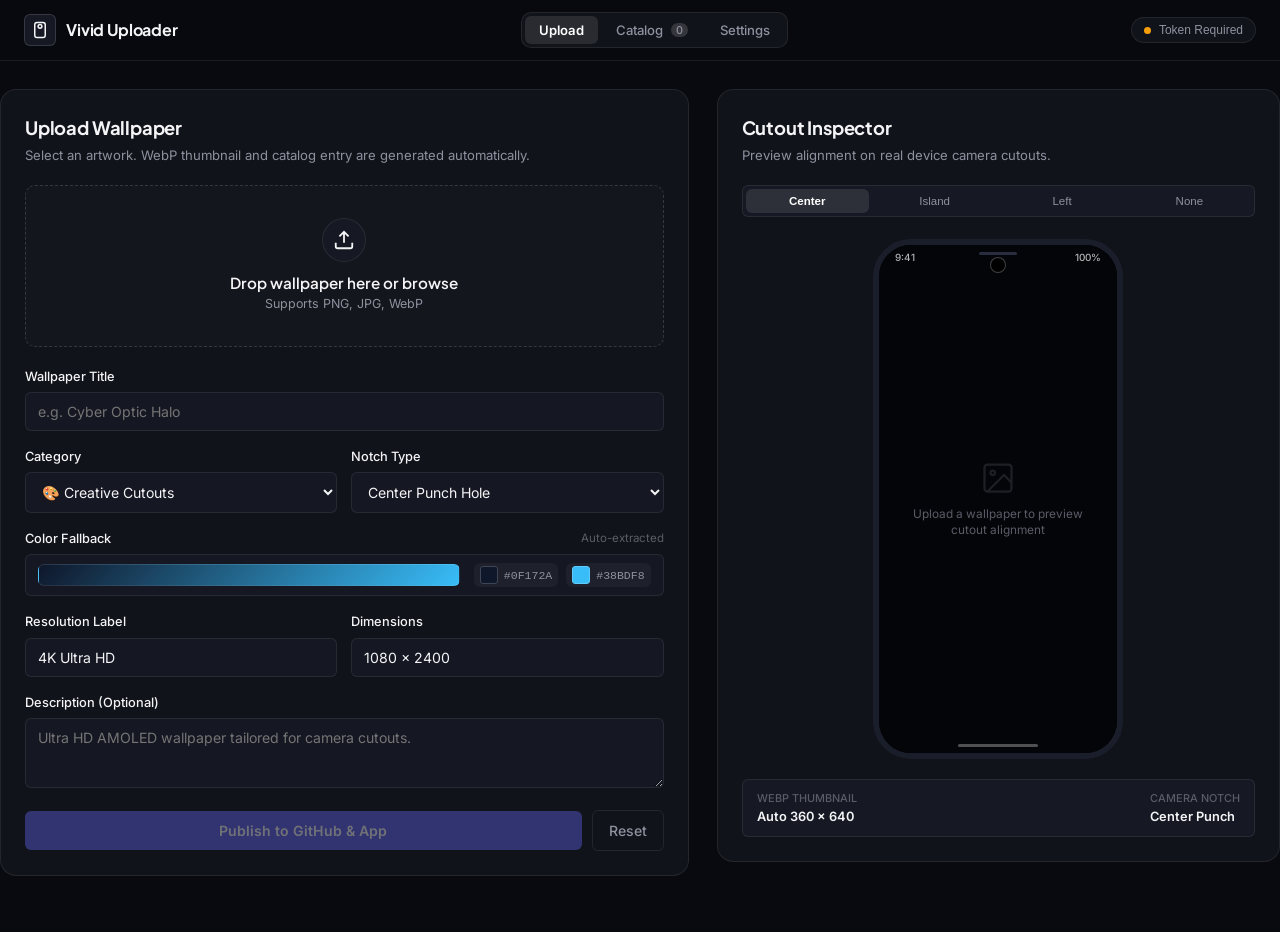
==== commit 39791b47: "feat: Separate artistic categories from hardware notch types" ====
--- a/index.html
+++ b/index.html
@@ -111,21 +111,24 @@
               <div class="form-group">
                 <label for="select-category" class="form-label">Category</label>
                 <select id="select-category" class="form-select">
-                  <option value="Center Hole">Center Hole</option>
-                  <option value="Dynamic Island">Dynamic Island</option>
-                  <option value="Left Corner">Left Corner</option>
-                  <option value="Creative Cutouts" selected>Creative Cutouts</option>
-                  <option value="AMOLED Stealth">AMOLED Stealth</option>
+                  <option value="Creative Cutouts" selected>🎨 Creative Cutouts</option>
+                  <option value="AMOLED & Stealth">🖤 AMOLED & Stealth</option>
+                  <option value="Cyberpunk & Sci-Fi">🤖 Cyberpunk & Sci-Fi</option>
+                  <option value="Abstract & 3D">🌀 Abstract & 3D</option>
+                  <option value="Minimal & Vector">📐 Minimal & Vector</option>
+                  <option value="Nature & Landscapes">🍃 Nature & Landscapes</option>
+                  <option value="Anime & Gaming">🎌 Anime & Gaming</option>
+                  <option value="Vibrant Flows">🌊 Vibrant Flows</option>
                 </select>
               </div>
 
               <div class="form-group">
                 <label for="select-cutout-type" class="form-label">Notch Type</label>
                 <select id="select-cutout-type" class="form-select">
-                  <option value="centerHole">Center Hole</option>
-                  <option value="dynamicIsland">Dynamic Island</option>
-                  <option value="leftHole">Left Hole</option>
-                  <option value="universal">Universal / None</option>
+                  <option value="centerHole">Center Punch Hole</option>
+                  <option value="dynamicIsland">Dynamic Island (Pill)</option>
+                  <option value="leftHole">Left Corner Hole</option>
+                  <option value="universal">Universal / Notchless</option>
                 </select>
               </div>
             </div>
@@ -267,11 +270,32 @@
 
           <div class="catalog-filter-pills" id="catalog-filter-pills">
             <button class="cat-pill active" data-filter="All">All</button>
-            <button class="cat-pill" data-filter="Center Hole">Center Hole</button>
-            <button class="cat-pill" data-filter="Dynamic Island">Dynamic Island</button>
-            <button class="cat-pill" data-filter="Left Corner">Left Corner</button>
             <button class="cat-pill" data-filter="Creative Cutouts">Creative Cutouts</button>
-            <button class="cat-pill" data-filter="AMOLED Stealth">AMOLED Stealth</button>
+            <button class="cat-pill" data-filter="AMOLED & Stealth">AMOLED & Stealth</button>
+            <button class="cat-pill" data-filter="Cyberpunk & Sci-Fi">Cyberpunk & Sci-Fi</button>
+            <button class="cat-pill" data-filter="Abstract & 3D">Abstract & 3D</button>
+            <button class="cat-pill" data-filter="Minimal & Vector">Minimal & Vector</button>
+            <button class="cat-pill" data-filter="Nature & Landscapes">Nature & Landscapes</button>
+            <button class="cat-pill" data-filter="Anime & Gaming">Anime & Gaming</button>
+            <button type="button" class="cat-pill" id="btn-toolbar-select-all" style="margin-left: auto;">Select All</button>
+          </div>
+        </div>
+
+        <!-- Floating / Sticky Batch Action Bar -->
+        <div class="batch-bar" id="batch-action-bar" style="display: none;">
+          <div class="batch-info">
+            <span id="batch-count-text">0 wallpapers selected</span>
+          </div>
+          <div class="batch-actions-group">
+            <button type="button" class="btn-subtle" id="btn-toggle-select-all">Select All</button>
+            <button type="button" class="btn-subtle" id="btn-clear-selection">Clear</button>
+            <button type="button" class="btn-danger" id="btn-delete-selected">
+              <svg width="14" height="14" viewBox="0 0 24 24" fill="none" stroke="currentColor" stroke-width="2">
+                <polyline points="3 6 5 6 21 6"/>
+                <path d="M19 6v14a2 2 0 0 1-2 2H7a2 2 0 0 1-2-2V6m3 0V4a2 2 0 0 1 2-2h4a2 2 0 0 1 2 2v2"/>
+              </svg>
+              Delete Selected
+            </button>
           </div>
         </div>
 
--- a/styles.css
+++ b/styles.css
@@ -927,6 +927,76 @@
   font-weight: 600;
 }
 
+/* Batch Action Bar */
+.batch-bar {
+  display: flex;
+  align-items: center;
+  justify-content: space-between;
+  gap: 12px;
+  background: var(--bg-surface-elevated);
+  border: 1px solid var(--border-medium);
+  border-radius: var(--radius-sm);
+  padding: 8px 14px;
+  margin-bottom: 16px;
+  animation: fadeIn 0.2s ease;
+}
+
+.batch-info {
+  display: flex;
+  align-items: center;
+  gap: 10px;
+  font-size: 0.82rem;
+  font-weight: 500;
+  color: var(--text-main);
+}
+
+.batch-actions-group {
+  display: flex;
+  align-items: center;
+  gap: 8px;
+}
+
+.btn-danger {
+  display: inline-flex;
+  align-items: center;
+  gap: 6px;
+  padding: 6px 14px;
+  font-family: var(--font-body);
+  font-size: 0.8rem;
+  font-weight: 600;
+  color: #ffffff;
+  background: var(--danger);
+  border: none;
+  border-radius: var(--radius-sm);
+  cursor: pointer;
+  transition: var(--trans-fast);
+}
+
+.btn-danger:hover {
+  background: #dc2626;
+}
+
+.btn-subtle {
+  display: inline-flex;
+  align-items: center;
+  gap: 6px;
+  padding: 6px 12px;
+  font-family: var(--font-body);
+  font-size: 0.8rem;
+  font-weight: 500;
+  color: var(--text-muted);
+  background: transparent;
+  border: 1px solid var(--border-subtle);
+  border-radius: var(--radius-sm);
+  cursor: pointer;
+  transition: var(--trans-fast);
+}
+
+.btn-subtle:hover {
+  color: var(--text-main);
+  border-color: var(--border-medium);
+}
+
 /* Catalog Cards */
 .catalog-grid {
   display: grid;
@@ -942,11 +1012,58 @@
   transition: var(--trans-smooth);
   display: flex;
   flex-direction: column;
+  position: relative;
+  cursor: pointer;
+  user-select: none;
 }
 
 .wallpaper-card:hover {
   border-color: var(--border-medium);
   transform: translateY(-2px);
+}
+
+.wallpaper-card.is-selected {
+  border-color: var(--accent);
+  box-shadow: 0 0 0 1px var(--accent);
+}
+
+.card-select-wrap {
+  position: absolute;
+  top: 8px;
+  left: 8px;
+  z-index: 12;
+}
+
+.card-checkbox {
+  appearance: none;
+  -webkit-appearance: none;
+  width: 20px;
+  height: 20px;
+  border-radius: 4px;
+  background: rgba(10, 12, 18, 0.8);
+  border: 1.5px solid rgba(255, 255, 255, 0.4);
+  cursor: pointer;
+  display: grid;
+  place-items: center;
+  transition: var(--trans-fast);
+}
+
+.card-checkbox:hover {
+  border-color: #ffffff;
+}
+
+.card-checkbox:checked {
+  background: var(--accent);
+  border-color: var(--accent);
+}
+
+.card-checkbox:checked::after {
+  content: '';
+  width: 5px;
+  height: 9px;
+  border: solid #ffffff;
+  border-width: 0 2px 2px 0;
+  transform: rotate(45deg) translate(-1px, -1px);
 }
 
 .card-thumb-wrap {
